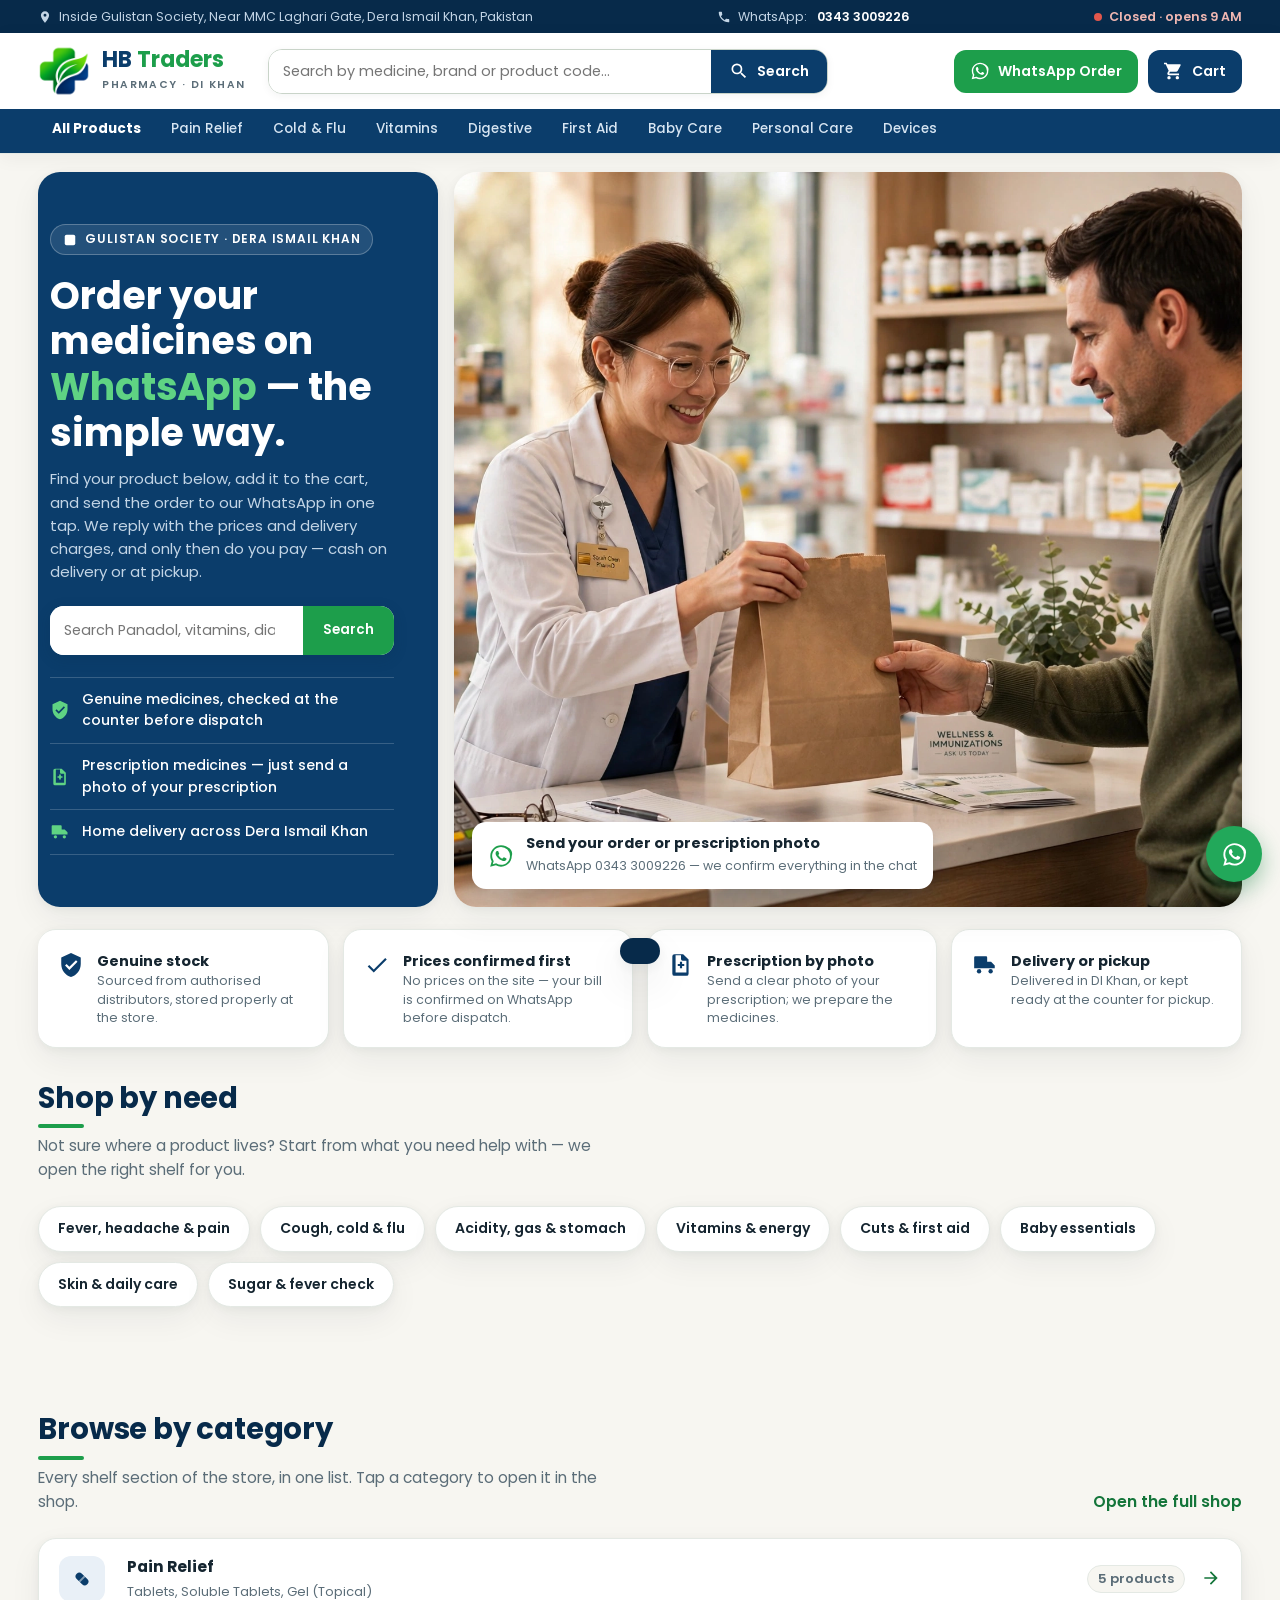
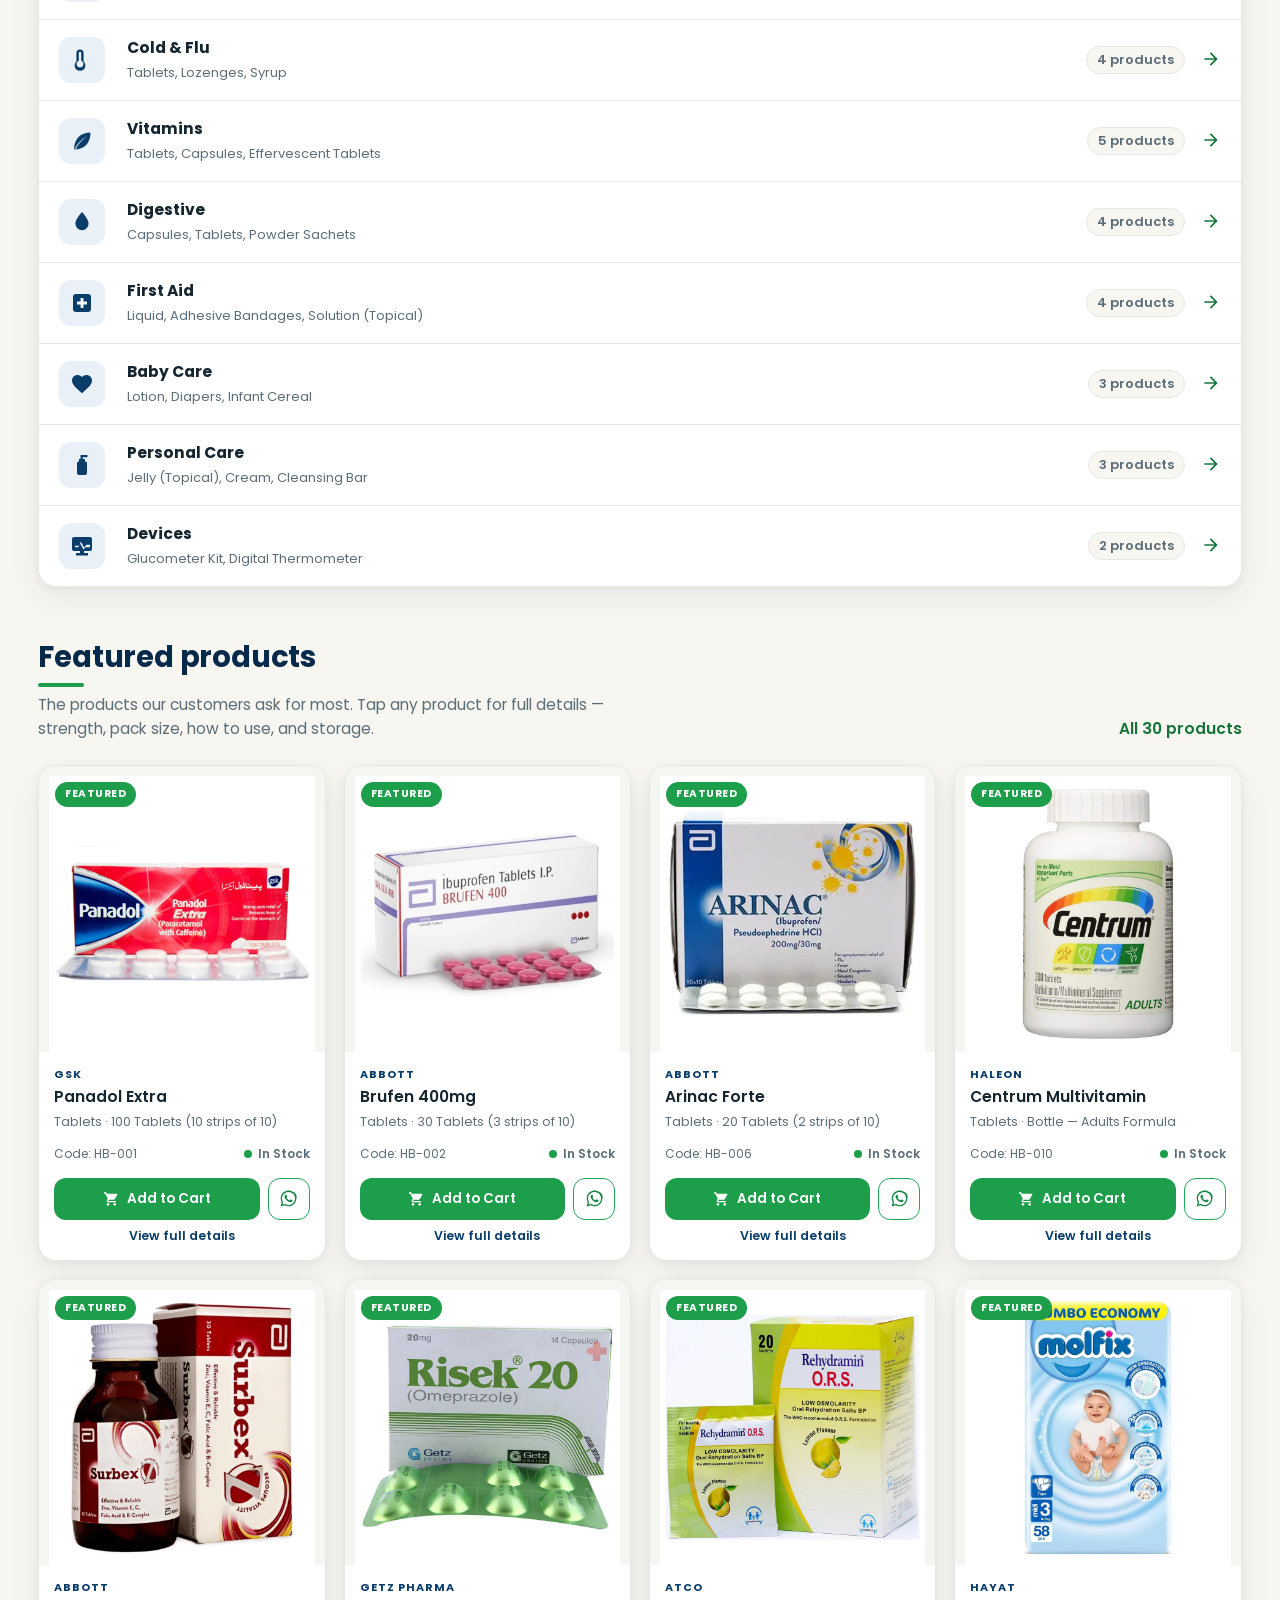
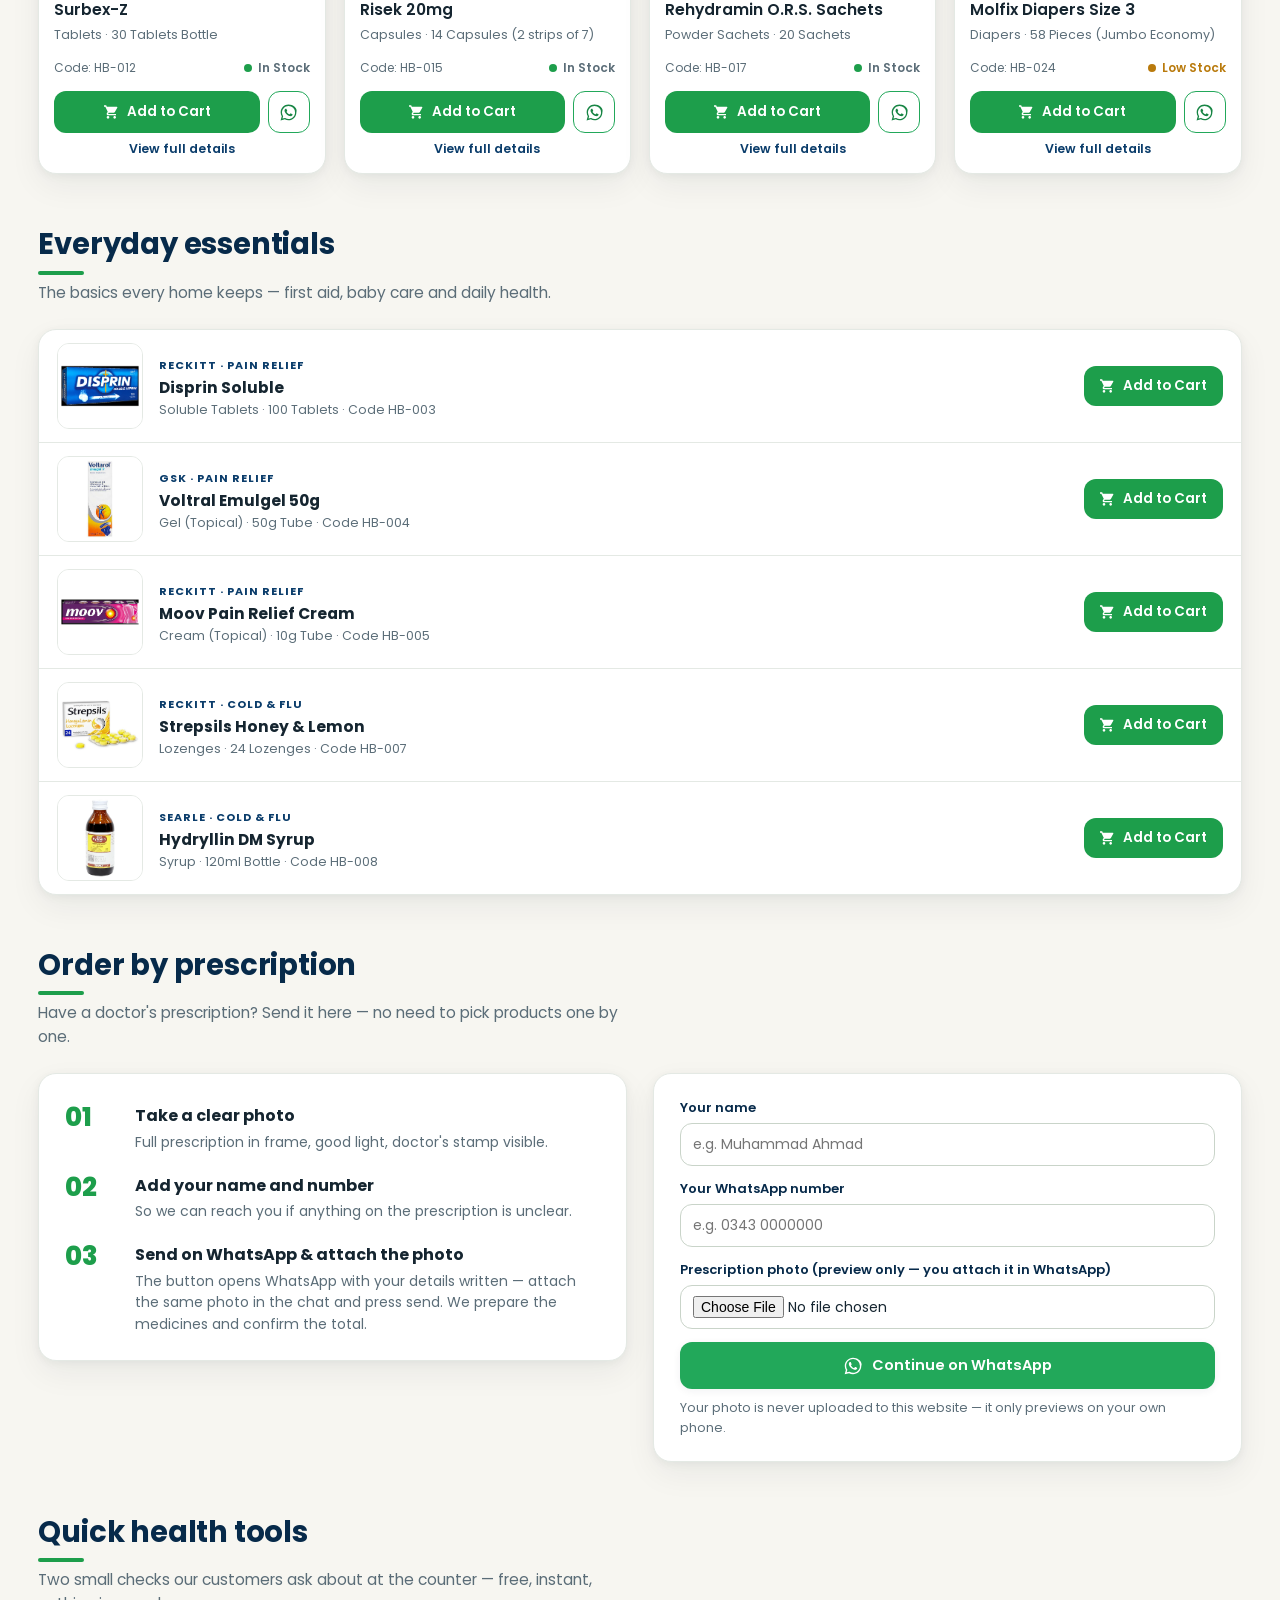
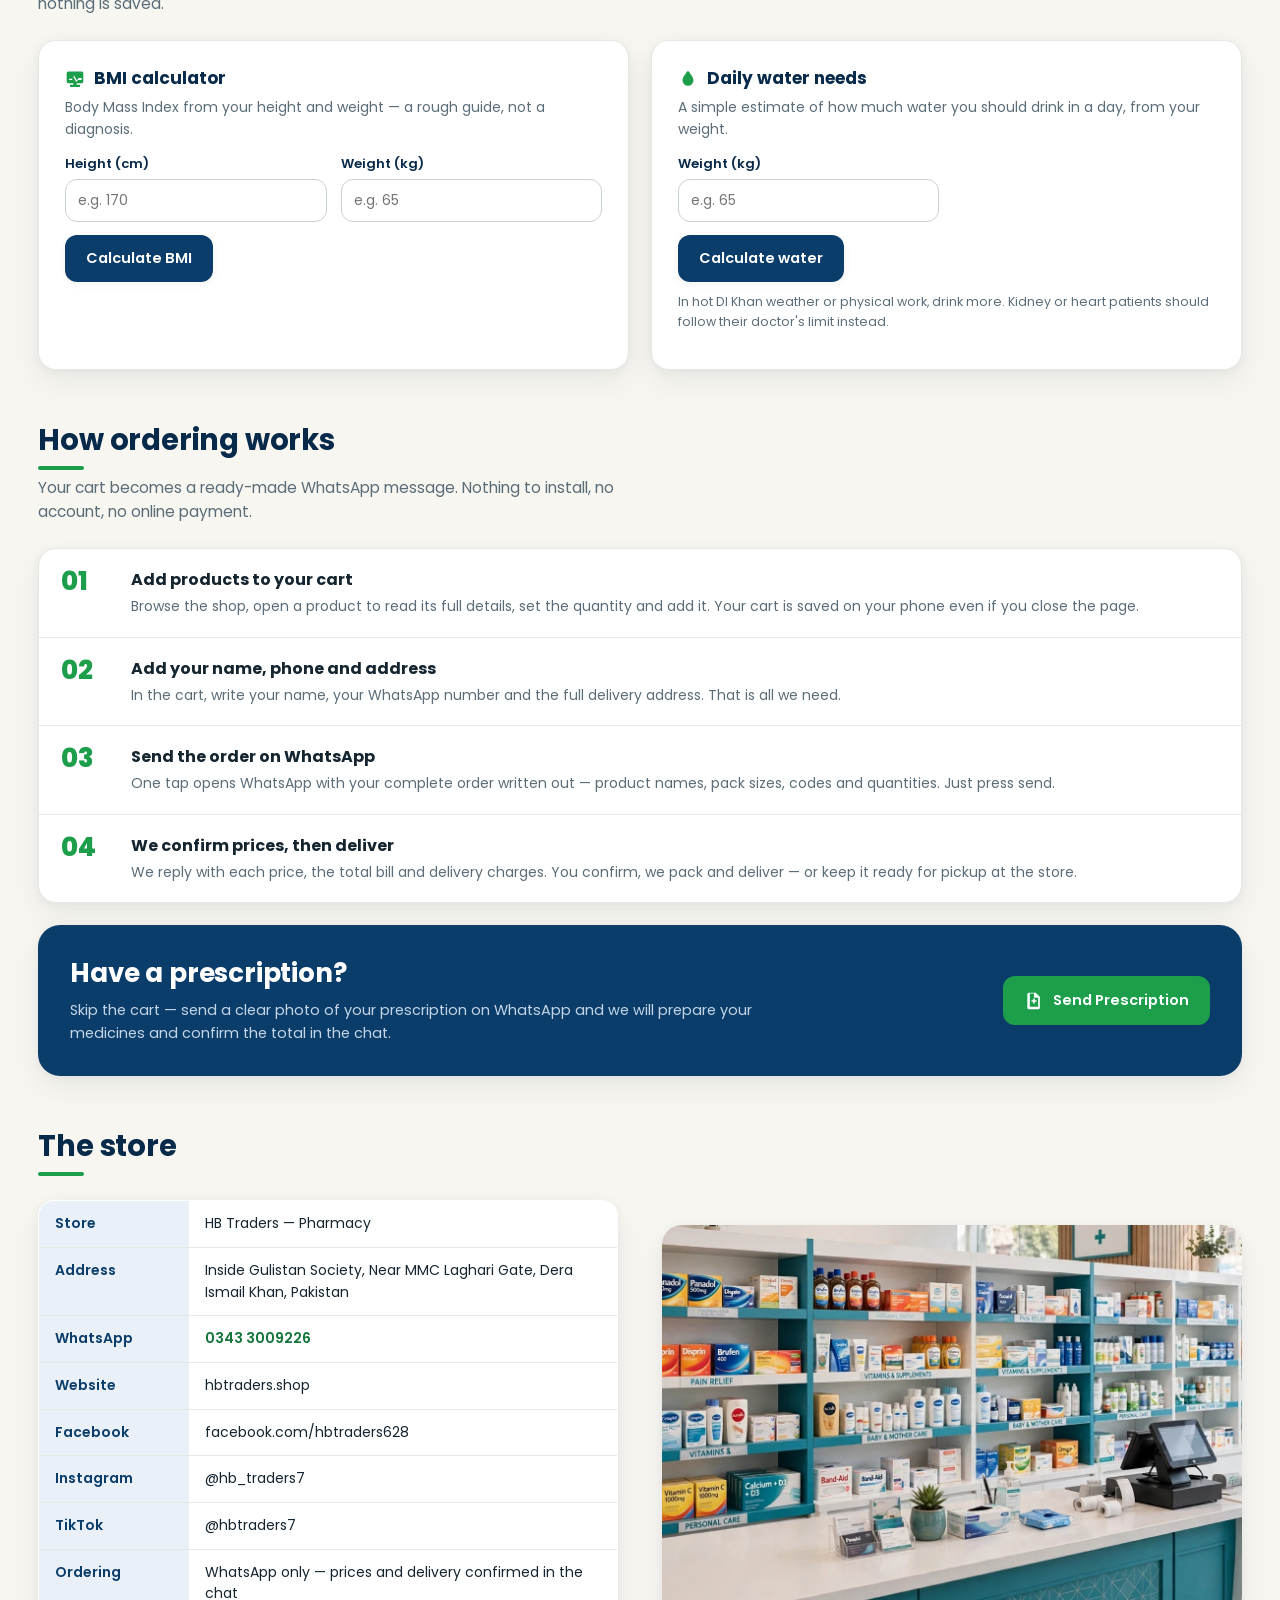
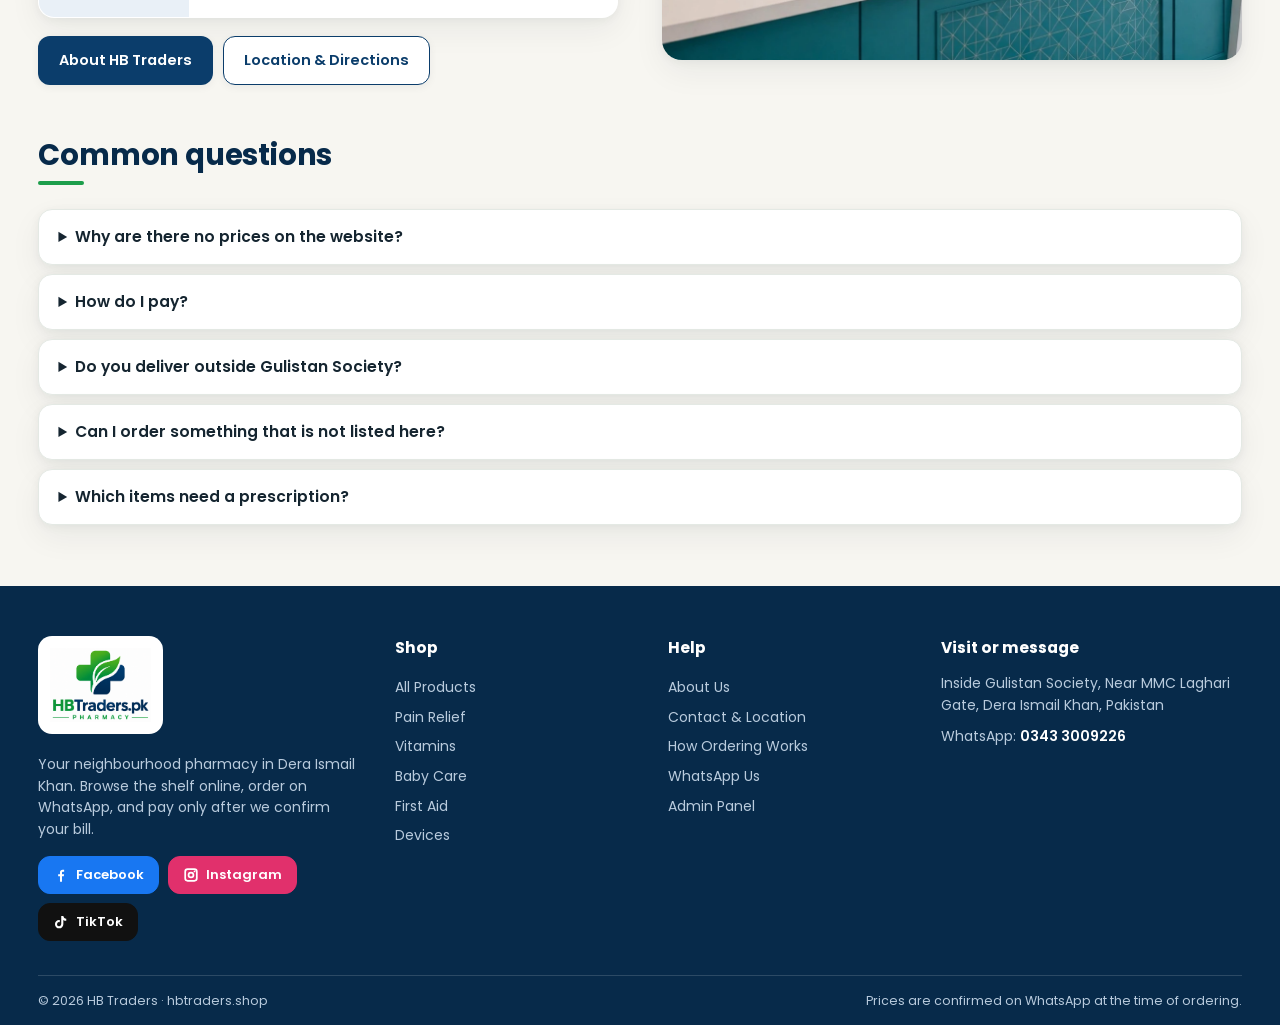
==== index.html @ 51fc1bda "HB Traders Pharmacy v2 — new green/navy theme, 30 products, WhatsApp ordering, prescription order + " ====
<!DOCTYPE html>
<html lang="en">
<head>
<meta charset="UTF-8">
<meta name="viewport" content="width=device-width, initial-scale=1.0">
<title>HB Traders Pharmacy — Medicines on WhatsApp | Dera Ismail Khan</title>
<meta name="description" content="HB Traders is a neighbourhood pharmacy in Gulistan Society, Dera Ismail Khan. Browse medicines, vitamins, baby care and first aid, add to cart and order on WhatsApp — prices confirmed in the chat before you pay.">
<link rel="canonical" href="https://hbtraders.shop/">
<meta property="og:title" content="HB Traders Pharmacy — Order Medicines on WhatsApp">
<meta property="og:description" content="Browse the shelf online, add to cart, and send your order to our WhatsApp. Prices confirmed before payment.">
<meta property="og:type" content="website">
<meta property="og:url" content="https://hbtraders.shop/">
<meta property="og:image" content="https://hbtraders.shop/assets/images/logo-full.png">
<link rel="icon" href="assets/images/favicon.ico" sizes="any">
<link rel="icon" type="image/png" sizes="192x192" href="assets/images/favicon-192.png">
<link rel="apple-touch-icon" href="assets/images/apple-touch-icon.png">
<link rel="stylesheet" href="assets/css/style.css">
<script type="application/ld+json">
{"@context":"https://schema.org","@type":"Pharmacy","name":"HB Traders","url":"https://hbtraders.shop/","telephone":"+92-343-3009226","logo":"https://hbtraders.shop/assets/images/logo-full.png","address":{"@type":"PostalAddress","streetAddress":"Inside Gulistan Society, Near MMC Laghari Gate","addressLocality":"Dera Ismail Khan","addressCountry":"PK"},"sameAs":["https://www.facebook.com/hbtraders628","https://www.instagram.com/hb_traders7","https://www.tiktok.com/@hbtraders7"]}
</script>
</head>
<body>
<div id="loader" aria-hidden="true"><img src="assets/images/logo-icon-transparent.png" alt=""><h2>HB Traders</h2><div class="loader-bar"><i></i></div><p>Pharmacy · DI Khan</p></div>

<div class="topstrip"><div class="container">
  <span class="ts"><span class="ic"><svg><use href="#i-pin"/></svg></span><span data-address>Inside Gulistan Society, Near MMC Laghari Gate, Dera Ismail Khan</span></span>
  <span class="ts ts-hide"><span class="ic"><svg><use href="#i-phone"/></svg></span>WhatsApp:&nbsp;<a data-wa-plain href="https://wa.me/923433009226" target="_blank" rel="noopener" data-phone-display>0343 3009226</a></span>
</div></div>

<header class="site"><div class="container header-in">
  <a class="logo" href="index.html"><img src="assets/images/logo-icon-transparent.png" alt="HB Traders logo"><span class="lt"><b>HB <span>Traders</span></b><small>Pharmacy · DI Khan</small></span></a>
  <form class="header-search" data-search-form><input type="search" placeholder="Search by medicine, brand or product code…" aria-label="Search products"><button type="submit"><span class="ic"><svg><use href="#i-search"/></svg></span>Search</button></form>
  <div class="header-actions">
    <a class="wa-head-btn" data-wa="Hello HB Traders! I need a medicine." href="https://wa.me/923433009226" target="_blank" rel="noopener"><span class="ic"><svg><use href="#i-wa"/></svg></span><span class="wt">WhatsApp Order</span></a>
    <button class="cart-btn open-cart"><span class="ic"><svg><use href="#i-cart"/></svg></span><span class="ct">Cart</span><span class="cart-count" style="display:none">0</span></button>
    <button class="burger" id="burger" aria-label="Open menu"><span class="ic"><svg><use href="#i-menu"/></svg></span></button>
  </div>
</div>
<nav class="catbar" aria-label="Categories"><div class="container">
  <a href="shop.html" class="all">All Products</a><a href="shop.html?cat=Pain%20Relief">Pain Relief</a><a href="shop.html?cat=Cold%20%26%20Flu">Cold &amp; Flu</a><a href="shop.html?cat=Vitamins">Vitamins</a><a href="shop.html?cat=Digestive">Digestive</a><a href="shop.html?cat=First%20Aid">First Aid</a><a href="shop.html?cat=Baby%20Care">Baby Care</a><a href="shop.html?cat=Personal%20Care">Personal Care</a><a href="shop.html?cat=Devices">Devices</a>
</div></nav>
<nav class="mobile-nav" id="mobileNav"><a href="index.html">Home</a><a href="shop.html">Shop</a><a href="about.html">About</a><a href="contact.html">Contact</a><a href="admin.html">Admin Panel</a></nav>
</header>

<main>
<!-- HERO -->
<div class="hero"><div class="container">
  <div class="hero-panel">
    <span class="kicker"><span class="ic" style="width:14px;height:14px"><svg><use href="#i-cross"/></svg></span> Gulistan Society · Dera Ismail Khan</span>
    <h1>Order your medicines on <span>WhatsApp</span> — the simple way.</h1>
    <p>Find your product below, add it to the cart, and send the order to our WhatsApp in one tap. We reply with the prices and delivery charges, and only then do you pay — cash on delivery or at pickup.</p>
    <form class="hero-search" data-search-form><input type="search" placeholder="Search Panadol, vitamins, diapers, HB-001…" aria-label="Search products"><button type="submit">Search</button></form>
    <div class="hero-services">
      <div><span class="ic"><svg><use href="#i-shield"/></svg></span> Genuine medicines, checked at the counter before dispatch</div>
      <div><span class="ic"><svg><use href="#i-file"/></svg></span> Prescription medicines — just send a photo of your prescription</div>
      <div><span class="ic"><svg><use href="#i-truck"/></svg></span> Home delivery across Dera Ismail Khan</div>
    </div>
  </div>
  <div class="hero-photo">
    <img src="assets/images/pharmacist-counter.webp" alt="Pharmacist handing a medicine bag to a customer at the pharmacy counter" fetchpriority="high">
    <div class="photo-tag"><span class="ic"><svg><use href="#i-wa"/></svg></span><span><b>Send your order or prescription photo</b><small>WhatsApp <span data-phone-display>0343 3009226</span> — we confirm everything in the chat</small></span></div>
  </div>
</div></div>

<!-- FACTS -->
<div class="facts"><div class="container">
  <div class="fact"><span class="ic"><svg><use href="#i-shield"/></svg></span><span><b>Genuine stock</b><small>Sourced from authorised distributors, stored properly at the store.</small></span></div>
  <div class="fact"><span class="ic"><svg><use href="#i-check"/></svg></span><span><b>Prices confirmed first</b><small>No prices on the site — your bill is confirmed on WhatsApp before dispatch.</small></span></div>
  <div class="fact"><span class="ic"><svg><use href="#i-file"/></svg></span><span><b>Prescription by photo</b><small>Send a clear photo of your prescription; we prepare the medicines.</small></span></div>
  <div class="fact"><span class="ic"><svg><use href="#i-truck"/></svg></span><span><b>Delivery or pickup</b><small>Delivered in DI Khan, or kept ready at the counter for pickup.</small></span></div>
</div></div>

<!-- SHOP BY NEED -->
<section style="padding-top:28px"><div class="container">
  <div class="sec-head reveal"><div><h2>Shop by need</h2><p>Not sure where a product lives? Start from what you need help with — we open the right shelf for you.</p></div></div>
  <div class="need-chips reveal">
    <a href="shop.html?cat=Pain Relief">Fever, headache &amp; pain</a>
    <a href="shop.html?cat=Cold%20%26%20Flu">Cough, cold &amp; flu</a>
    <a href="shop.html?cat=Digestive">Acidity, gas &amp; stomach</a>
    <a href="shop.html?cat=Vitamins">Vitamins &amp; energy</a>
    <a href="shop.html?cat=First%20Aid">Cuts &amp; first aid</a>
    <a href="shop.html?cat=Baby%20Care">Baby essentials</a>
    <a href="shop.html?cat=Personal%20Care">Skin &amp; daily care</a>
    <a href="shop.html?cat=Devices">Sugar &amp; fever check</a>
  </div>
</div></section>

<!-- CATEGORIES -->
<section><div class="container">
  <div class="sec-head reveal"><div><h2>Browse by category</h2><p>Every shelf section of the store, in one list. Tap a category to open it in the shop.</p></div><a class="link" href="shop.html">Open the full shop</a></div>
  <div class="cat-index reveal" id="catIndex"></div>
</div></section>

<!-- FEATURED -->
<section style="padding-top:0"><div class="container">
  <div class="sec-head reveal"><div><h2>Featured products</h2><p>The products our customers ask for most. Tap any product for full details — strength, pack size, how to use, and storage.</p></div><a class="link" href="shop.html">All 30 products</a></div>
  <div class="grid" id="featuredGrid"></div>
</div></section>

<!-- ESSENTIALS LIST -->
<section style="padding-top:0"><div class="container">
  <div class="sec-head reveal"><div><h2>Everyday essentials</h2><p>The basics every home keeps — first aid, baby care and daily health.</p></div></div>
  <div class="ess-list reveal" id="essentialsList"></div>
</div></section>

<!-- ORDER BY PRESCRIPTION -->
<section style="padding-top:0"><div class="container">
  <div class="sec-head reveal"><div><h2>Order by prescription</h2><p>Have a doctor's prescription? Send it here — no need to pick products one by one.</p></div></div>
  <div class="rx-grid reveal">
    <div class="rx-info">
      <div class="how-row" style="border:0;padding:6px 0 14px"><span class="num">01</span><div><h3>Take a clear photo</h3><p>Full prescription in frame, good light, doctor's stamp visible.</p></div></div>
      <div class="how-row" style="border:0;padding:6px 0 14px"><span class="num">02</span><div><h3>Add your name and number</h3><p>So we can reach you if anything on the prescription is unclear.</p></div></div>
      <div class="how-row" style="border:0;padding:6px 0 0"><span class="num">03</span><div><h3>Send on WhatsApp &amp; attach the photo</h3><p>The button opens WhatsApp with your details written — attach the same photo in the chat and press send. We prepare the medicines and confirm the total.</p></div></div>
    </div>
    <form class="rx-form" id="rxForm">
      <div class="field"><label for="rxName">Your name</label><input id="rxName" type="text" placeholder="e.g. Muhammad Ahmad" autocomplete="name"></div>
      <div class="field"><label for="rxPhone">Your WhatsApp number</label><input id="rxPhone" type="tel" placeholder="e.g. 0343 0000000" autocomplete="tel"></div>
      <div class="field"><label for="rxFile">Prescription photo (preview only — you attach it in WhatsApp)</label><input id="rxFile" type="file" accept="image/*"></div>
      <img id="rxPreview" alt="Your prescription photo preview" style="display:none">
      <p class="form-error" id="rxError"></p>
      <button class="btn btn-wa" type="submit" style="width:100%;justify-content:center"><span class="ic"><svg><use href="#i-wa"/></svg></span> Continue on WhatsApp</button>
      <p style="font-size:12.5px;color:var(--muted);margin-top:9px">Your photo is never uploaded to this website — it only previews on your own phone.</p>
    </form>
  </div>
</div></section>

<!-- HEALTH TOOLS -->
<section style="padding-top:0"><div class="container">
  <div class="sec-head reveal"><div><h2>Quick health tools</h2><p>Two small checks our customers ask about at the counter — free, instant, nothing is saved.</p></div></div>
  <div class="tools-grid reveal">
    <div class="tool-card">
      <h3><span class="ic"><svg><use href="#i-pulse"/></svg></span> BMI calculator</h3>
      <p>Body Mass Index from your height and weight — a rough guide, not a diagnosis.</p>
      <div class="tool-inputs">
        <div class="field"><label for="bmiH">Height (cm)</label><input id="bmiH" type="number" inputmode="decimal" placeholder="e.g. 170"></div>
        <div class="field"><label for="bmiW">Weight (kg)</label><input id="bmiW" type="number" inputmode="decimal" placeholder="e.g. 65"></div>
      </div>
      <button class="btn btn-navy" id="bmiBtn" type="button">Calculate BMI</button>
      <div class="tool-result" id="bmiResult" style="display:none"></div>
    </div>
    <div class="tool-card">
      <h3><span class="ic"><svg><use href="#i-drop"/></svg></span> Daily water needs</h3>
      <p>A simple estimate of how much water you should drink in a day, from your weight.</p>
      <div class="tool-inputs">
        <div class="field"><label for="waterW">Weight (kg)</label><input id="waterW" type="number" inputmode="decimal" placeholder="e.g. 65"></div>
      </div>
      <button class="btn btn-navy" id="waterBtn" type="button">Calculate water</button>
      <div class="tool-result" id="waterResult" style="display:none"></div>
      <p style="font-size:12.5px;color:var(--muted);margin-top:10px">In hot DI Khan weather or physical work, drink more. Kidney or heart patients should follow their doctor's limit instead.</p>
    </div>
  </div>
</div></section>

<!-- LAST ORDER / RECENT (filled by the site when there is history on this device) -->
<section style="padding-top:0;display:none" id="lastOrderSection"><div class="container">
  <div class="sec-head"><div><h2>Your last order</h2><p>Ordered from this phone before? Reorder the same items in one tap.</p></div></div>
  <div class="last-order" id="lastOrderBox"></div>
</div></section>
<section style="padding-top:0;display:none" id="recentSection"><div class="container">
  <div class="sec-head"><div><h2>Recently viewed</h2><p>Products you opened on this device, so you can find them again quickly.</p></div></div>
  <div class="rail" id="recentRail"></div>
</div></section>

<!-- HOW IT WORKS -->
<section style="padding-top:0"><div class="container">
  <div class="sec-head reveal"><div><h2>How ordering works</h2><p>Your cart becomes a ready-made WhatsApp message. Nothing to install, no account, no online payment.</p></div></div>
  <div class="how-rows reveal">
    <div class="how-row"><span class="num">01</span><div><h3>Add products to your cart</h3><p>Browse the shop, open a product to read its full details, set the quantity and add it. Your cart is saved on your phone even if you close the page.</p></div></div>
    <div class="how-row"><span class="num">02</span><div><h3>Add your name, phone and address</h3><p>In the cart, write your name, your WhatsApp number and the full delivery address. That is all we need.</p></div></div>
    <div class="how-row"><span class="num">03</span><div><h3>Send the order on WhatsApp</h3><p>One tap opens WhatsApp with your complete order written out — product names, pack sizes, codes and quantities. Just press send.</p></div></div>
    <div class="how-row"><span class="num">04</span><div><h3>We confirm prices, then deliver</h3><p>We reply with each price, the total bill and delivery charges. You confirm, we pack and deliver — or keep it ready for pickup at the store.</p></div></div>
  </div>
  <div class="rx-band reveal" style="margin-top:22px">
    <div><h2>Have a prescription?</h2><p>Skip the cart — send a clear photo of your prescription on WhatsApp and we will prepare your medicines and confirm the total in the chat.</p></div>
    <a class="btn btn-green" data-wa="Hello HB Traders! I am sending my prescription photo for an order." href="https://wa.me/923433009226" target="_blank" rel="noopener"><span class="ic"><svg><use href="#i-file"/></svg></span> Send Prescription</a>
  </div>
</div></section>

<!-- STORE -->
<section style="padding-top:0"><div class="container">
  <div class="sec-head reveal"><div><h2>The store</h2></div></div>
  <div class="split">
    <div class="reveal">
      <table class="fact-table">
        <tr><th>Store</th><td>HB Traders — Pharmacy</td></tr>
        <tr><th>Address</th><td data-address>Inside Gulistan Society, Near MMC Laghari Gate, Dera Ismail Khan, Pakistan</td></tr>
        <tr><th>WhatsApp</th><td><a data-wa-plain href="https://wa.me/923433009226" target="_blank" rel="noopener" style="color:var(--green-dark);font-weight:600" data-phone-display>0343 3009226</a></td></tr>
        <tr><th>Website</th><td>hbtraders.shop</td></tr>
        <tr><th>Facebook</th><td>facebook.com/hbtraders628</td></tr>
        <tr><th>Instagram</th><td>@hb_traders7</td></tr>
        <tr><th>TikTok</th><td>@hbtraders7</td></tr>
        <tr><th>Ordering</th><td>WhatsApp only — prices and delivery confirmed in the chat</td></tr>
      </table>
      <div style="display:flex;gap:10px;margin-top:18px;flex-wrap:wrap">
        <a class="btn btn-navy" href="about.html">About HB Traders</a>
        <a class="btn btn-outline" href="contact.html">Location &amp; Directions</a>
      </div>
    </div>
    <div class="split-img reveal"><img src="assets/images/hero-pharmacy.webp" alt="Medicine shelves inside a pharmacy" loading="lazy"></div>
  </div>
</div></section>

<!-- FAQ -->
<section style="padding-top:0"><div class="container faq">
  <div class="sec-head reveal"><div><h2>Common questions</h2></div></div>
  <details class="reveal"><summary>Why are there no prices on the website?</summary><p>Medicine prices change with new stock and company revisions. Instead of showing an old price, we confirm the current price of every item in your WhatsApp order before you pay anything.</p></details>
  <details class="reveal"><summary>How do I pay?</summary><p>Cash on delivery, or cash at the counter if you pick up. There is no online payment and nothing is charged from this website.</p></details>
  <details class="reveal"><summary>Do you deliver outside Gulistan Society?</summary><p>Yes, across Dera Ismail Khan. Write your full address in the cart — delivery time and charges for your area are confirmed in the WhatsApp reply.</p></details>
  <details class="reveal"><summary>Can I order something that is not listed here?</summary><p>Yes. The shop shows our everyday range, but the store stocks much more. Message the product name or a photo of the pack on WhatsApp and we will check the shelf.</p></details>
  <details class="reveal"><summary>Which items need a prescription?</summary><p>Items marked "Prescription" in red. Add them to your order as normal and share a photo of your valid prescription in the same WhatsApp chat.</p></details>
</div></section>
</main>

<footer><div class="container">
  <div class="footer-grid">
    <div><span class="footer-logo-box"><img src="assets/images/logo-full.png" alt="HB Traders Pharmacy logo"></span>
      <p>Your neighbourhood pharmacy in Dera Ismail Khan. Browse the shelf online, order on WhatsApp, and pay only after we confirm your bill.</p>
      <div class="social-row">
        <a href="https://www.facebook.com/hbtraders628" target="_blank" rel="noopener"><span class="ic" style="width:16px;height:16px"><svg><use href="#i-fb"/></svg></span>Facebook</a>
        <a href="https://www.instagram.com/hb_traders7" target="_blank" rel="noopener"><span class="ic" style="width:16px;height:16px"><svg><use href="#i-ig"/></svg></span>Instagram</a>
        <a href="https://www.tiktok.com/@hbtraders7" target="_blank" rel="noopener"><span class="ic" style="width:16px;height:16px"><svg><use href="#i-tt"/></svg></span>TikTok</a>
      </div></div>
    <div><h4>Shop</h4><a href="shop.html">All Products</a><a href="shop.html?cat=Pain%20Relief">Pain Relief</a><a href="shop.html?cat=Vitamins">Vitamins</a><a href="shop.html?cat=Baby%20Care">Baby Care</a><a href="shop.html?cat=First%20Aid">First Aid</a><a href="shop.html?cat=Devices">Devices</a></div>
    <div><h4>Help</h4><a href="about.html">About Us</a><a href="contact.html">Contact &amp; Location</a><a href="index.html">How Ordering Works</a><a data-wa="Hello HB Traders!" href="https://wa.me/923433009226" target="_blank" rel="noopener">WhatsApp Us</a><a href="admin.html">Admin Panel</a></div>
    <div><h4>Visit or message</h4><p data-address>Inside Gulistan Society, Near MMC Laghari Gate, Dera Ismail Khan, Pakistan</p><p style="margin-top:10px">WhatsApp: <a data-wa-plain href="https://wa.me/923433009226" target="_blank" rel="noopener" style="display:inline;color:#fff;font-weight:600" data-phone-display>0343 3009226</a></p></div>
  </div>
  <div class="footer-bottom"><span>© 2026 HB Traders · hbtraders.shop</span><span>Prices are confirmed on WhatsApp at the time of ordering.</span></div>
</div></footer>

<a class="wa-float" data-wa="Hello HB Traders!" href="https://wa.me/923433009226" target="_blank" rel="noopener" aria-label="Chat on WhatsApp"><span class="ic"><svg><use href="#i-wa"/></svg></span></a>

<div class="modal-wrap" id="productModal" role="dialog" aria-modal="true"><div class="modal"><button class="modal-close" aria-label="Close"><span class="ic"><svg><use href="#i-x"/></svg></span></button><div id="pmContent"></div></div></div>

<div class="drawer-wrap" id="cartWrap"><aside class="drawer" aria-label="Shopping cart">
  <div class="drawer-head"><h3><span class="ic"><svg><use href="#i-cart"/></svg></span> Your Cart</h3><button class="close-cart" aria-label="Close cart"><span class="ic"><svg><use href="#i-x"/></svg></span></button></div>
  <div class="drawer-body" id="cartItems"></div>
  <div class="drawer-foot" id="cartFoot">
    <p class="confirm-note"><b id="cartItemCount">0 items</b><br>Prices and delivery charges are confirmed by the store on WhatsApp before you pay. Nothing is charged here.</p>
    <form class="checkout-form" onsubmit="return false">
      <input id="custName" type="text" placeholder="Your full name *" autocomplete="name">
      <input id="custPhone" type="tel" placeholder="Your phone / WhatsApp number *" autocomplete="tel">
      <textarea id="custAddress" rows="2" placeholder="Full delivery address (house, street, area) *"></textarea>
      <input id="custNote" type="text" placeholder="Note (optional) — e.g. call on arrival">
    </form>
    <p class="form-error" id="formError"></p>
    <button class="order-btn" id="placeOrder"><span class="ic"><svg><use href="#i-wa"/></svg></span> Place Order on WhatsApp</button>
    <button class="clear-btn" id="clearCart">Clear cart</button>
  </div>
</aside></div>

<div id="toast" role="status"></div>
<script src="assets/js/products.js"></script>
<script src="assets/js/icons.js"></script>
<script src="assets/js/app.js"></script>
</body>
</html>
---- assets/css/style.css ----
@import url('https://fonts.googleapis.com/css2?family=Poppins:wght@400;500;600;700;800&display=swap');
:root{
  --green:#1d9e4b; --green-dark:#14753a; --green-soft:#e8f5ec;
  --navy:#0b3d6b; --navy-dark:#072a4a; --navy-soft:#e9f0f7;
  --ink:#152530; --muted:#5b6d78; --bg:#f3f6f8; --surface:#fff;
  --line:#d7e0e6; --line-dark:#b9c9d3;
  --wa:#22a85a; --wa-dark:#178544; --red:#b3261e; --red-soft:#fdecea;
  --amber:#b97a0c; --amber-soft:#fdf3e0;
  --radius:6px;
}
*{margin:0;padding:0;box-sizing:border-box}
html{scroll-behavior:smooth}
body{font-family:'Poppins',system-ui,sans-serif;background:var(--bg);color:var(--ink);line-height:1.55;font-size:15.5px}
img{max-width:100%;display:block}
a{color:inherit;text-decoration:none}
button{font-family:inherit;cursor:pointer}
.container{width:min(1280px,94%);margin:0 auto}
.ic{width:20px;height:20px;flex-shrink:0;display:inline-block;vertical-align:-4px}
.ic svg{width:100%;height:100%;display:block}

/* ---------- Loader ---------- */
#loader{position:fixed;inset:0;z-index:9999;background:var(--navy-dark);display:flex;flex-direction:column;align-items:center;justify-content:center;gap:16px;transition:opacity .5s,visibility .5s}
#loader.done{opacity:0;visibility:hidden}
#loader img{width:92px;height:92px;object-fit:contain;background:#fff;border-radius:14px;padding:8px;animation:loaderPulse 1.2s ease-in-out infinite}
@keyframes loaderPulse{0%,100%{transform:scale(1)}50%{transform:scale(1.06)}}
#loader h2{color:#fff;font-size:24px}
#loader p{color:#9dbfdd;font-size:12px;letter-spacing:2.5px;text-transform:uppercase}
.loader-bar{width:190px;height:4px;background:rgba(255,255,255,.18);border-radius:99px;overflow:hidden}
.loader-bar i{display:block;height:100%;width:42%;background:var(--green);animation:loadSlide 1s ease-in-out infinite}
@keyframes loadSlide{0%{transform:translateX(-110%)}100%{transform:translateX(280%)}}

/* ---------- Top strip / header / category bar ---------- */
.topstrip{background:var(--navy-dark);color:#c3d5e6;font-size:12.5px}
.topstrip .container{display:flex;justify-content:space-between;gap:14px;padding:7px 0;flex-wrap:wrap}
.topstrip .ic{width:14px;height:14px;vertical-align:-2px}
.topstrip a{color:#fff;font-weight:600}
.topstrip .ts{display:inline-flex;gap:7px;align-items:center}
header.site{position:sticky;top:0;z-index:900;background:#fff;border-bottom:1px solid var(--line)}
.header-in{display:flex;align-items:center;gap:22px;padding:12px 0}
.logo{display:flex;align-items:center;gap:12px;flex-shrink:0}
.logo img{width:52px;height:52px;object-fit:contain}
.logo .lt b{font-size:22px;line-height:1.05;display:block;color:var(--navy)}
.logo .lt b span{color:var(--green)}
.logo .lt small{font-size:10.5px;color:var(--muted);letter-spacing:1.4px;text-transform:uppercase;font-weight:600}
.header-search{flex:1;max-width:560px;display:flex;border:2px solid var(--navy);border-radius:var(--radius);overflow:hidden}
.header-search input{flex:1;border:0;padding:11px 14px;font-family:inherit;font-size:14.5px;outline:none;min-width:0}
.header-search button{background:var(--navy);color:#fff;border:0;padding:0 18px;display:flex;align-items:center;gap:8px;font-weight:600;font-size:14px}
.header-actions{display:flex;align-items:center;gap:10px;margin-left:auto}
.wa-head-btn{background:var(--green);color:#fff;border:0;border-radius:var(--radius);padding:11px 16px;font-weight:600;font-size:14px;display:inline-flex;gap:8px;align-items:center}
.wa-head-btn:hover{background:var(--green-dark)}
.cart-btn{position:relative;background:var(--navy);color:#fff;border:0;border-radius:var(--radius);padding:11px 16px;font-weight:600;display:inline-flex;gap:8px;align-items:center;font-size:14px}
.cart-btn:hover{background:var(--navy-dark)}
.cart-count{position:absolute;top:-8px;right:-8px;background:var(--green);color:#fff;min-width:22px;height:22px;border-radius:99px;display:grid;place-items:center;font-size:12px;font-weight:700;border:2px solid #fff}
.cart-count.bump{animation:bump .35s ease}
@keyframes bump{40%{transform:scale(1.45)}}
.burger{display:none;background:#fff;border:1.5px solid var(--line-dark);border-radius:var(--radius);width:44px;height:44px;color:var(--navy)}
.burger .ic{vertical-align:0}
.catbar{background:var(--navy)}
.catbar .container{display:flex;gap:2px;overflow-x:auto;scrollbar-width:none}
.catbar .container::-webkit-scrollbar{display:none}
.catbar a{color:#d7e5f2;font-size:13.5px;font-weight:500;padding:10px 14px;white-space:nowrap;border-bottom:3px solid transparent}
.catbar a:hover{color:#fff;background:rgba(255,255,255,.07)}
.catbar a.active{color:#fff;border-color:var(--green);background:rgba(255,255,255,.07)}
.catbar a.all{font-weight:700;color:#fff}
.mobile-nav{display:none;border-top:1px solid var(--line);background:#fff;padding:8px 0 14px}
.mobile-nav a{display:block;padding:10px 3%;font-weight:500}
.mobile-nav.open{display:block}

/* ---------- Hero (store panel layout) ---------- */
.hero{background:#fff;border-bottom:1px solid var(--line)}
.hero .container{display:grid;grid-template-columns:400px 1fr;gap:0;padding:0;width:100%;max-width:none}
.hero-panel{background:var(--navy);color:#fff;padding:52px 44px 52px max(3%,calc((100vw - 1280px)/2 + 12px))}
.hero-panel .kicker{display:inline-flex;gap:8px;align-items:center;background:rgba(255,255,255,.1);border:1px solid rgba(255,255,255,.25);padding:5px 12px;border-radius:99px;font-size:12px;font-weight:600;letter-spacing:.8px;text-transform:uppercase}
.hero-panel h1{font-size:clamp(27px,3.2vw,38px);line-height:1.2;font-weight:800;margin:18px 0 12px}
.hero-panel h1 span{color:#5fd383}
.hero-panel p{color:#c3d5e6;font-size:15px}
.hero-search{margin:22px 0 6px;display:flex;background:#fff;border-radius:var(--radius);overflow:hidden}
.hero-search input{flex:1;border:0;padding:14px;font-family:inherit;font-size:14.5px;outline:none;min-width:0}
.hero-search button{background:var(--green);color:#fff;border:0;padding:0 20px;font-weight:600}
.hero-services{margin-top:22px;border-top:1px solid rgba(255,255,255,.18)}
.hero-services div{display:flex;gap:12px;align-items:center;padding:11px 0;border-bottom:1px solid rgba(255,255,255,.18);font-size:14px;font-weight:500}
.hero-services .ic{color:#5fd383}
.hero-photo{position:relative;min-height:420px}
.hero-photo img{position:absolute;inset:0;width:100%;height:100%;object-fit:cover}
.hero-photo .photo-tag{position:absolute;left:18px;bottom:18px;background:#fff;border-radius:var(--radius);padding:12px 16px;display:flex;gap:12px;align-items:center;box-shadow:0 8px 24px rgba(7,42,74,.18);max-width:calc(100% - 36px)}
.hero-photo .photo-tag .ic{color:var(--green);width:26px;height:26px}
.hero-photo .photo-tag b{display:block;font-size:14.5px;line-height:1.3}
.hero-photo .photo-tag small{color:var(--muted);font-size:12.5px}

/* service facts strip */
.facts{background:#fff;border-bottom:1px solid var(--line)}
.facts .container{display:grid;grid-template-columns:repeat(4,1fr)}
.fact{display:flex;gap:13px;align-items:flex-start;padding:20px 18px;border-left:1px solid var(--line)}
.fact:first-child{border-left:0}
.fact .ic{color:var(--navy);width:26px;height:26px;margin-top:2px}
.fact b{display:block;font-size:14.5px}
.fact small{color:var(--muted);font-size:12.5px;line-height:1.45;display:block}

/* ---------- Sections ---------- */
section{padding:52px 0}
.sec-head{display:flex;justify-content:space-between;align-items:end;gap:20px;margin-bottom:24px;flex-wrap:wrap}
.sec-head h2{font-size:clamp(21px,2.6vw,29px);font-weight:700;line-height:1.25;color:var(--navy-dark)}
.sec-head h2::after{content:"";display:block;width:52px;height:3px;background:var(--green);margin-top:8px}
.sec-head p{color:var(--muted);margin-top:6px;max-width:580px}
.sec-head a.link{color:var(--green-dark);font-weight:600;white-space:nowrap}
.btn{display:inline-flex;align-items:center;gap:9px;border-radius:var(--radius);padding:12px 20px;font-weight:600;font-size:14.5px;border:1.5px solid transparent;transition:.18s;background:#fff}
.btn-green{background:var(--green);color:#fff}.btn-green:hover{background:var(--green-dark)}
.btn-navy{background:var(--navy);color:#fff}.btn-navy:hover{background:var(--navy-dark)}
.btn-wa{background:var(--wa);color:#fff}.btn-wa:hover{background:var(--wa-dark)}
.btn-outline{border-color:var(--navy);color:var(--navy)}.btn-outline:hover{background:var(--navy-soft)}

/* category index — editorial table list */
.cat-index{border:1px solid var(--line);border-radius:var(--radius);background:#fff;overflow:hidden}
.cat-index a{display:grid;grid-template-columns:52px 1fr auto auto;gap:16px;align-items:center;padding:16px 20px;border-bottom:1px solid var(--line);transition:.15s}
.cat-index a:last-child{border-bottom:0}
.cat-index a:hover{background:var(--green-soft)}
.cat-index .cic{width:46px;height:46px;border-radius:var(--radius);background:var(--navy-soft);color:var(--navy);display:grid;place-items:center}
.cat-index .cic .ic{width:24px;height:24px}
.cat-index b{font-size:15.5px;display:block}
.cat-index small{color:var(--muted);font-size:13px}
.cat-index .count{font-size:13px;color:var(--muted);font-weight:600;background:var(--bg);border:1px solid var(--line);padding:3px 10px;border-radius:99px}
.cat-index .arr{color:var(--green-dark)}

/* ---------- Product cards ---------- */
.grid{display:grid;grid-template-columns:repeat(4,1fr);gap:18px}
.card{background:#fff;border:1px solid var(--line);border-radius:var(--radius);overflow:hidden;display:flex;flex-direction:column;transition:border-color .18s,transform .18s}
.card:hover{border-color:var(--green);transform:translateY(-3px)}
.card .thumb{position:relative;background:#eef2f4;border-bottom:1px solid var(--line);cursor:pointer}
.card .thumb img{aspect-ratio:1/1;object-fit:cover;width:100%}
.tag{position:absolute;top:9px;left:9px;font-size:10.5px;font-weight:700;letter-spacing:.5px;padding:4px 8px;border-radius:4px;text-transform:uppercase;background:var(--navy);color:#fff}
.tag.rx{background:var(--red)}
.tag.feat{background:var(--green)}
.card-body{padding:14px 15px 15px;display:flex;flex-direction:column;gap:4px;flex:1}
.card .brand{font-size:11px;color:var(--navy);font-weight:700;letter-spacing:1px;text-transform:uppercase}
.card h3{font-size:15.5px;line-height:1.35;cursor:pointer;font-weight:600}
.card h3:hover{color:var(--green-dark)}
.card .meta{font-size:12.5px;color:var(--muted)}
.card .sku-row{display:flex;justify-content:space-between;align-items:center;margin-top:auto;padding-top:10px;font-size:12px;color:var(--muted)}
.stock{display:inline-flex;gap:6px;align-items:center;font-weight:600}
.stock i{width:8px;height:8px;border-radius:50%;background:var(--green);display:inline-block}
.stock.low{color:var(--amber)}.stock.low i{background:var(--amber)}
.stock.out{color:var(--red)}.stock.out i{background:var(--red)}
.card-actions{display:flex;gap:8px;margin-top:10px}
.add-btn{flex:1;background:var(--green);color:#fff;border:0;border-radius:var(--radius);padding:11px 6px;font-weight:600;font-size:13.5px;display:inline-flex;justify-content:center;gap:7px;align-items:center}
.add-btn .ic{width:16px;height:16px}
.add-btn:hover{background:var(--green-dark)}
.add-btn.added{background:var(--navy)}
.add-btn:disabled{background:#c3ced4;cursor:not-allowed}
.wa-btn{width:42px;border-radius:var(--radius);border:1.5px solid var(--wa);background:#fff;color:var(--wa-dark);display:grid;place-items:center}
.wa-btn .ic{width:19px;height:19px}
.wa-btn:hover{background:var(--wa);color:#fff}
.detail-link{font-size:12.5px;font-weight:600;color:var(--navy);text-align:center;padding-top:2px}
.detail-link:hover{color:var(--green-dark);text-decoration:underline}

/* essentials list rows (home variation) */
.ess-list{border:1px solid var(--line);border-radius:var(--radius);background:#fff;overflow:hidden}
.ess-row{display:grid;grid-template-columns:86px 1fr auto;gap:16px;align-items:center;padding:13px 18px;border-bottom:1px solid var(--line)}
.ess-row:last-child{border-bottom:0}
.ess-row img{width:86px;height:86px;object-fit:cover;border-radius:var(--radius);border:1px solid var(--line);cursor:pointer}
.ess-row h3{font-size:15.5px;cursor:pointer}
.ess-row h3:hover{color:var(--green-dark)}
.ess-row .meta{font-size:12.5px;color:var(--muted)}
.ess-row .add-btn{flex:none;padding:10px 16px}

/* ---------- Shop layout with sidebar ---------- */
.shop-wrap{display:grid;grid-template-columns:248px 1fr;gap:24px;align-items:start}
.sidebar{background:#fff;border:1px solid var(--line);border-radius:var(--radius);overflow:hidden;position:sticky;top:132px}
.sidebar h3{font-size:13px;letter-spacing:1px;text-transform:uppercase;color:var(--navy);padding:15px 18px 10px}
.sidebar .side-cats a{display:flex;justify-content:space-between;padding:9px 18px;font-size:14px;border-left:3px solid transparent}
.sidebar .side-cats a:hover{background:var(--green-soft)}
.sidebar .side-cats a.active{border-color:var(--green);background:var(--green-soft);font-weight:600;color:var(--green-dark)}
.sidebar .side-cats .n{color:var(--muted);font-size:12.5px}
.sidebar .side-block{border-top:1px solid var(--line);padding-bottom:12px}
.sidebar label{display:flex;gap:9px;align-items:center;padding:6px 18px;font-size:14px;cursor:pointer}
.sidebar select{margin:4px 18px 8px;width:calc(100% - 36px);padding:9px;border:1.5px solid var(--line);border-radius:var(--radius);font-family:inherit}
.toolbar{display:flex;gap:12px;flex-wrap:wrap;align-items:center;margin-bottom:16px}
.toolbar .search-box{flex:1;min-width:210px;display:flex;border:1.5px solid var(--line-dark);border-radius:var(--radius);background:#fff;overflow:hidden}
.toolbar .search-box input{flex:1;border:0;padding:11px 13px;font-family:inherit;outline:none;font-size:14px;min-width:0}
.toolbar .search-box span{display:grid;place-items:center;padding:0 6px 0 13px;color:var(--muted)}
.toolbar select{border:1.5px solid var(--line-dark);border-radius:var(--radius);padding:11px;font-family:inherit;background:#fff;font-size:14px}
.result-count{color:var(--muted);font-size:13.5px;margin-bottom:13px}
.empty-state{text-align:center;padding:56px 20px;background:#fff;border:1px dashed var(--line-dark);border-radius:var(--radius)}
.empty-state h3{font-size:19px;margin-bottom:6px;color:var(--navy-dark)}
.empty-state p{color:var(--muted);max-width:440px;margin:0 auto 18px}

/* ---------- How / store / faq ---------- */
.how-rows{border:1px solid var(--line);border-radius:var(--radius);background:#fff;overflow:hidden}
.how-row{display:grid;grid-template-columns:64px 1fr;gap:6px;padding:19px 22px;border-bottom:1px solid var(--line);align-items:start}
.how-row:last-child{border-bottom:0}
.how-row .num{font-size:26px;font-weight:800;color:var(--green);line-height:1}
.how-row h3{font-size:16px;margin-bottom:3px}
.how-row p{color:var(--muted);font-size:14px}
.split{display:grid;grid-template-columns:1fr 1fr;gap:44px;align-items:center}
.split-img{border:1px solid var(--line);border-radius:var(--radius);overflow:hidden}
.split-img img{aspect-ratio:4/3;object-fit:cover;width:100%}
.fact-table{width:100%;border-collapse:collapse;background:#fff;border:1px solid var(--line);border-radius:var(--radius);overflow:hidden}
.fact-table th,.fact-table td{text-align:left;padding:12px 16px;font-size:14px;border-bottom:1px solid var(--line);vertical-align:top}
.fact-table tr:last-child th,.fact-table tr:last-child td{border-bottom:0}
.fact-table th{width:150px;color:var(--navy);background:var(--navy-soft);font-weight:600}
.rx-band{background:var(--navy);color:#fff;border-radius:var(--radius);padding:32px;display:grid;grid-template-columns:1.25fr .75fr;gap:26px;align-items:center}
.rx-band h2{font-size:clamp(20px,2.4vw,26px);line-height:1.3;margin-bottom:8px}
.rx-band p{color:#c3d5e6;font-size:14.5px}
.rx-band .btn{justify-self:end}
.faq details{background:#fff;border:1px solid var(--line);border-radius:var(--radius);padding:15px 19px;margin-bottom:9px}
.faq summary{font-weight:600;cursor:pointer}
.faq p{color:var(--muted);margin-top:8px;font-size:14px}
.page-hero{background:var(--navy);color:#fff;padding:40px 0}
.page-hero h1{font-size:clamp(25px,3.4vw,36px);font-weight:800}
.page-hero p{color:#c3d5e6;max-width:660px;margin-top:7px}
.prose h2{font-size:21px;margin:26px 0 8px;color:var(--navy-dark)}
.prose h2:first-child{margin-top:0}
.prose p{color:#33454f;margin-bottom:11px}
.contact-grid{display:grid;grid-template-columns:.95fr 1.05fr;gap:24px;align-items:stretch}
.contact-card{background:#fff;border:1px solid var(--line);border-radius:var(--radius);padding:25px}
.map-frame{border:0;width:100%;height:100%;min-height:330px;border-radius:var(--radius)}
.social-row{display:flex;gap:9px;margin-top:15px;flex-wrap:wrap}
.social-row a{border:1.5px solid var(--line-dark);border-radius:var(--radius);padding:8px 14px;font-weight:600;font-size:13px;background:#fff;display:inline-flex;gap:7px;align-items:center}
.social-row a:hover{border-color:var(--green);color:var(--green-dark)}

/* ---------- Product modal ---------- */
.modal-wrap{position:fixed;inset:0;z-index:1200;background:rgba(7,42,74,.66);display:none;align-items:center;justify-content:center;padding:16px}
.modal-wrap.open{display:flex}
.modal{background:#fff;border-radius:8px;max-width:920px;width:100%;max-height:92vh;overflow:auto;animation:modalIn .25s ease}
@keyframes modalIn{from{opacity:0;transform:translateY(14px)}to{opacity:1;transform:none}}
.modal-grid{display:grid;grid-template-columns:1fr 1.15fr}
.modal-img{background:#eef2f4;border-right:1px solid var(--line)}
.modal-img img{width:100%;height:100%;object-fit:cover;aspect-ratio:1/1}
.modal-body{padding:26px}
.modal-body .brand{color:var(--navy);font-size:11.5px;font-weight:700;letter-spacing:1px;text-transform:uppercase}
.modal-body h2{font-size:24px;line-height:1.3;margin:5px 0 3px}
.modal-body .subline{color:var(--muted);font-size:13.5px}
.modal-body .desc{color:#33454f;font-size:14.5px;margin:12px 0 4px}
.spec-table{width:100%;border-collapse:collapse;margin:14px 0;border:1px solid var(--line)}
.spec-table th,.spec-table td{text-align:left;font-size:13.5px;padding:8px 12px;border-bottom:1px solid var(--line)}
.spec-table tr:last-child th,.spec-table tr:last-child td{border-bottom:0}
.spec-table th{width:132px;background:var(--navy-soft);color:var(--navy);font-weight:600}
.modal-body h4{font-size:14px;margin:15px 0 5px;color:var(--navy-dark)}
.modal-body ul{padding-left:19px;color:#33454f;font-size:14px}
.note-box{font-size:13.5px;border-radius:var(--radius);padding:11px 13px;margin-top:12px}
.note-box.dir{background:var(--green-soft);color:#20512f}
.note-box.warn{background:var(--amber-soft);color:#6d4a08}
.note-box.rx{background:var(--red-soft);color:#7a271a}
.qty-row{display:flex;gap:10px;align-items:stretch;margin:18px 0 12px;flex-wrap:wrap}
.qty-ctrl{display:flex;align-items:center;border:1.5px solid var(--line-dark);border-radius:var(--radius);overflow:hidden}
.qty-ctrl button{width:40px;height:46px;border:0;background:#fff;font-size:19px;font-weight:700;color:var(--navy)}
.qty-ctrl input{width:46px;text-align:center;border:0;font-family:inherit;font-weight:600;font-size:15px;outline:none}
.modal-close{position:sticky;top:0;float:right;margin:11px 11px 0 0;background:#fff;border:1px solid var(--line-dark);width:37px;height:37px;border-radius:50%;z-index:2;color:var(--navy);display:grid;place-items:center}
.modal-close .ic{width:16px;height:16px}

/* ---------- Cart drawer ---------- */
.drawer-wrap{position:fixed;inset:0;z-index:1300;background:rgba(7,42,74,.58);opacity:0;visibility:hidden;transition:.25s}
.drawer-wrap.open{opacity:1;visibility:visible}
.drawer{position:absolute;top:0;right:0;height:100%;width:min(440px,94vw);background:#fff;display:flex;flex-direction:column;transform:translateX(105%);transition:transform .3s ease}
.drawer-wrap.open .drawer{transform:none}
.drawer-head{display:flex;justify-content:space-between;align-items:center;padding:17px 20px;border-bottom:2px solid var(--navy)}
.drawer-head h3{font-size:18px;color:var(--navy-dark);display:flex;gap:9px;align-items:center}
.drawer-head button{background:none;border:0;color:var(--navy);display:grid;place-items:center}
.drawer-body{flex:1;overflow:auto;padding:12px 20px}
.cart-item{display:grid;grid-template-columns:60px 1fr auto;gap:12px;padding:12px 0;border-bottom:1px solid var(--line);align-items:center}
.cart-item img{width:60px;height:60px;object-fit:cover;border-radius:var(--radius);border:1px solid var(--line)}
.cart-item h4{font-size:13.5px;line-height:1.35}
.cart-item .ci-meta{font-size:12px;color:var(--muted)}
.ci-right{display:flex;flex-direction:column;align-items:end;gap:7px}
.ci-qty{display:flex;align-items:center;border:1px solid var(--line-dark);border-radius:5px;overflow:hidden}
.ci-qty button{width:27px;height:29px;border:0;background:#fff;font-weight:700;color:var(--navy)}
.ci-qty span{min-width:25px;text-align:center;font-size:13px;font-weight:600}
.remove-btn{background:none;border:0;color:var(--red);font-size:12px;font-weight:600}
.cart-empty{text-align:center;padding:42px 10px;color:var(--muted)}
.cart-empty .ic{width:44px;height:44px;color:var(--line-dark);margin-bottom:8px}
.drawer-foot{border-top:1px solid var(--line);padding:15px 20px 19px;background:#fbfcfd}
.drawer-foot .confirm-note{font-size:13px;color:var(--muted);margin-bottom:12px;background:var(--navy-soft);border-radius:var(--radius);padding:10px 12px}
.checkout-form{display:grid;gap:9px;margin-bottom:11px}
.checkout-form input,.checkout-form textarea{border:1.5px solid var(--line-dark);border-radius:var(--radius);padding:11px 12px;font-family:inherit;font-size:14px;width:100%;outline:none;background:#fff}
.checkout-form input:focus,.checkout-form textarea:focus{border-color:var(--green)}
.form-error{color:var(--red);font-size:13px;display:none;margin-bottom:9px}
.order-btn{width:100%;background:var(--wa);color:#fff;border:0;border-radius:var(--radius);padding:14px;font-size:15.5px;font-weight:700;display:flex;justify-content:center;gap:9px;align-items:center}
.order-btn:hover{background:var(--wa-dark)}
.clear-btn{width:100%;background:none;border:0;color:var(--muted);font-size:12.5px;margin-top:8px;text-decoration:underline}

/* ---------- Footer / float / toast ---------- */
footer{background:var(--navy-dark);color:#b9cbdd}
.footer-grid{display:grid;grid-template-columns:1.35fr 1fr 1fr 1.25fr;gap:32px;padding:50px 0 34px}
footer h4{color:#fff;font-size:15.5px;margin-bottom:13px}
footer a{display:block;padding:4px 0;font-size:14px}
footer a:hover{color:#fff}
footer p{font-size:14px}
.footer-logo-box{background:#fff;border-radius:var(--radius);padding:12px;display:inline-block;margin-bottom:13px}
.footer-logo-box img{height:74px;width:auto}
.footer-bottom{border-top:1px solid rgba(255,255,255,.15);padding:15px 0;font-size:12.5px;display:flex;justify-content:space-between;gap:12px;flex-wrap:wrap}
.footer-bottom a{display:inline}
.wa-float{position:fixed;right:18px;bottom:18px;z-index:950;width:56px;height:56px;border-radius:50%;background:var(--wa);color:#fff;display:grid;place-items:center;box-shadow:0 8px 22px rgba(23,133,68,.4)}
.wa-float .ic{width:27px;height:27px}
.wa-float:hover{background:var(--wa-dark)}
#toast{position:fixed;left:50%;bottom:26px;transform:translate(-50%,90px);z-index:1400;background:var(--navy-dark);color:#fff;padding:13px 20px;border-radius:var(--radius);font-size:14px;font-weight:500;transition:transform .35s ease;max-width:92vw;text-align:center}
#toast.show{transform:translate(-50%,0)}
#toast b{color:#5fd383}

/* ---------- Reveal ---------- */
.reveal{opacity:0;transform:translateY(18px);transition:opacity .55s ease,transform .55s ease}
.reveal.in{opacity:1;transform:none}
@media (prefers-reduced-motion:reduce){.reveal{opacity:1;transform:none;transition:none}}

/* ---------- 404 ---------- */
.notfound{min-height:60vh;display:flex;align-items:center;text-align:center;padding:64px 0}
.notfound img{width:110px;margin:0 auto 10px}
.notfound .code{font-size:clamp(64px,12vw,120px);font-weight:800;color:var(--navy);line-height:1}
.notfound .code span{color:var(--green)}
.notfound h1{font-size:clamp(21px,3vw,28px);margin:8px 0}
.notfound p{color:var(--muted);max-width:470px;margin:0 auto 22px}

/* ---------- Admin ---------- */
.admin-body{background:var(--bg)}
.admin-top{background:var(--navy-dark);color:#fff}
.admin-top .container{display:flex;align-items:center;gap:14px;padding:13px 0;flex-wrap:wrap}
.admin-top img{width:40px;height:40px;background:#fff;border-radius:6px;padding:3px;object-fit:contain}
.admin-top b{font-size:18px}
.admin-top .sp{margin-left:auto;display:flex;gap:9px;flex-wrap:wrap}
.admin-top a,.admin-top button{background:rgba(255,255,255,.12);color:#fff;border:1px solid rgba(255,255,255,.3);border-radius:var(--radius);padding:8px 14px;font-size:13.5px;font-weight:600}
.login-wrap{max-width:420px;margin:70px auto;background:#fff;border:1px solid var(--line);border-radius:8px;padding:30px}
.login-wrap img{width:76px;margin:0 auto 12px}
.login-wrap h1{font-size:21px;text-align:center;color:var(--navy-dark)}
.login-wrap p{color:var(--muted);font-size:13.5px;text-align:center;margin:6px 0 18px}
.field{margin-bottom:13px}
.field label{display:block;font-size:13px;font-weight:600;margin-bottom:5px;color:var(--navy-dark)}
.field input,.field select,.field textarea{width:100%;border:1.5px solid var(--line-dark);border-radius:var(--radius);padding:10px 12px;font-family:inherit;font-size:14px;outline:none;background:#fff}
.field input:focus,.field select:focus,.field textarea:focus{border-color:var(--green)}
.admin-stats{display:grid;grid-template-columns:repeat(4,1fr);gap:16px;margin:26px 0}
.stat{background:#fff;border:1px solid var(--line);border-left:4px solid var(--green);border-radius:var(--radius);padding:17px 19px}
.stat b{font-size:27px;display:block;color:var(--navy-dark);line-height:1.1}
.stat span{color:var(--muted);font-size:13px}
.admin-card{background:#fff;border:1px solid var(--line);border-radius:var(--radius);padding:22px;margin-bottom:22px}
.admin-card h2{font-size:18px;color:var(--navy-dark);margin-bottom:5px}
.admin-card .hint{color:var(--muted);font-size:13px;margin-bottom:15px}
.admin-table{width:100%;border-collapse:collapse;font-size:13.5px}
.admin-table th,.admin-table td{padding:9px 10px;border-bottom:1px solid var(--line);text-align:left;vertical-align:middle}
.admin-table th{background:var(--navy-soft);color:var(--navy);font-size:12px;letter-spacing:.6px;text-transform:uppercase}
.admin-table img{width:42px;height:42px;object-fit:cover;border-radius:5px;border:1px solid var(--line)}
.mini-btn{border:1.5px solid var(--line-dark);background:#fff;border-radius:5px;padding:6px 11px;font-size:12.5px;font-weight:600}
.mini-btn:hover{border-color:var(--navy);color:var(--navy)}
.mini-btn.danger{color:var(--red);border-color:#efc4c1}
.mini-btn.danger:hover{background:var(--red-soft)}
.form-grid{display:grid;grid-template-columns:1fr 1fr;gap:0 16px}
.form-grid .full{grid-column:1/-1}
.pill{display:inline-block;font-size:11px;font-weight:700;padding:3px 8px;border-radius:99px;background:var(--green-soft);color:var(--green-dark)}
.pill.low{background:var(--amber-soft);color:var(--amber)}
.pill.out{background:var(--red-soft);color:var(--red)}
.pill.rx{background:var(--red);color:#fff}
.admin-actions{display:flex;gap:10px;flex-wrap:wrap;margin-top:6px}

/* ---------- Responsive ---------- */
@media(max-width:1100px){.grid{grid-template-columns:repeat(3,1fr)}.facts .container{grid-template-columns:repeat(2,1fr)}.fact{border-top:1px solid var(--line)}.fact:nth-child(-n+2){border-top:0}.fact:nth-child(odd){border-left:0}}
@media(max-width:960px){
  .hero .container{grid-template-columns:1fr}
  .hero-panel{padding:38px 3% 40px}
  .hero-photo{min-height:280px;position:relative;height:280px}
  .shop-wrap{grid-template-columns:1fr}
  .sidebar{position:static}
  .split,.contact-grid{grid-template-columns:1fr}
  .rx-band{grid-template-columns:1fr;padding:26px}
  .rx-band .btn{justify-self:start}
  .footer-grid{grid-template-columns:1fr 1fr}
  .modal-grid{grid-template-columns:1fr}
  .modal-img{border-right:0;border-bottom:1px solid var(--line)}
  .modal-img img{aspect-ratio:16/9}
  .admin-stats{grid-template-columns:repeat(2,1fr)}
  nav.main{display:none}
}
@media(max-width:760px){
  .header-search{display:none}.burger{display:grid;place-items:center}
  .wa-head-btn .wt{display:none}.wa-head-btn{padding:11px 12px}
  .grid{grid-template-columns:repeat(2,1fr);gap:12px}
  .ess-row{grid-template-columns:64px 1fr}
  .ess-row img{width:64px;height:64px}
  .ess-row .add-btn{grid-column:2;justify-self:start}
  .cat-index a{grid-template-columns:46px 1fr auto}
  .cat-index .count{display:none}
  .form-grid{grid-template-columns:1fr}
}
@media(max-width:420px){
  .logo .lt small{display:none}.logo .lt b{font-size:19px}
  .cart-btn .ct{display:none}
  .facts .container{grid-template-columns:1fr}.fact{border-left:0;border-top:1px solid var(--line)}.fact:first-child{border-top:0}
  .footer-grid{grid-template-columns:1fr}
  .topstrip .ts-hide{display:none}
  .admin-stats{grid-template-columns:1fr 1fr}
}
/* shop grid sits beside the sidebar: 3 across on desktop */
@media(min-width:961px){.shop-wrap .grid{grid-template-columns:repeat(3,1fr)}}

/* ---------- Softening pass (user feedback 2026-11-07: design felt too sharp / AI) ----------
   Rounder corners, softer borders, gentle shadows, warmer background.
   Append-only overrides: layout, logic and content untouched. */
:root{
  --radius:14px;
  --bg:#f7f6f1;
  --line:#e4e9e4;
  --line-dark:#c9d4c9;
  --shadow-soft:0 2px 10px rgba(21,37,48,.05),0 12px 32px rgba(21,37,48,.06);
  --shadow-lift:0 4px 14px rgba(21,37,48,.07),0 18px 40px rgba(21,37,48,.09);
}
h1,h2{letter-spacing:-.2px}
.hero-panel h1{font-weight:700}

/* header + search */
header.site{border-bottom:1px solid var(--line);box-shadow:0 4px 18px rgba(21,37,48,.05)}
.header-search{border:1.5px solid var(--line-dark);border-radius:14px;box-shadow:0 2px 8px rgba(21,37,48,.05)}
.wa-head-btn,.cart-btn{border-radius:12px}
.catbar a{border-radius:10px 10px 0 0}

/* hero: inset, rounded panels instead of hard full-bleed rectangles */
.hero{background:var(--bg);border-bottom:0;padding:18px 3% 6px}
.hero .container{gap:16px}
.hero-panel{border-radius:22px;box-shadow:var(--shadow-soft)}
.hero-photo{border-radius:22px;overflow:hidden;box-shadow:var(--shadow-soft)}
.hero-search{border-radius:14px;box-shadow:0 4px 14px rgba(7,42,74,.18)}
.hero-photo .photo-tag{border-radius:14px}
.page-hero{border-bottom-left-radius:26px;border-bottom-right-radius:26px}

/* facts strip becomes soft cards */
.facts{background:transparent;border-bottom:0}
.facts .container{gap:14px;padding-top:16px;padding-bottom:4px}
.fact{background:#fff;border:1px solid var(--line);border-radius:18px;box-shadow:var(--shadow-soft);padding:20px}
.fact{border-left:1px solid var(--line)}

/* section headings: softer rounded rule */
.sec-head h2::after{width:46px;height:4px;border-radius:99px}

/* buttons */
.btn,.add-btn,.wa-btn,.order-btn,.mini-btn{border-radius:12px}
.btn{box-shadow:0 2px 8px rgba(21,37,48,.06)}

/* cards + panels: soft border, gentle shadow */
.card{border-radius:18px;border-color:var(--line);box-shadow:var(--shadow-soft)}
.card:hover{border-color:#cfe0d2;transform:translateY(-2px);box-shadow:var(--shadow-lift)}
.card .thumb{background:#f4f6f2;border-bottom:0}
.card .thumb img{padding:10px 10px 0}
.tag{border-radius:99px;padding:4px 10px;top:16px;left:16px}
.cat-index,.ess-list,.how-rows,.sidebar,.contact-card,.admin-card,.login-wrap{border-radius:18px;border-color:var(--line);box-shadow:var(--shadow-soft)}
.cat-index .cic{border-radius:12px}
.ess-row img{border-radius:12px}
.sidebar{top:140px}
.sidebar .side-cats a{border-left:0;border-radius:10px;margin:2px 10px;padding:9px 12px}
.rx-band{border-radius:22px;box-shadow:var(--shadow-soft)}
.split-img{border-radius:20px;border:0;box-shadow:var(--shadow-soft)}
.fact-table{border-radius:16px;box-shadow:var(--shadow-soft)}
.fact-table th,.fact-table td{border-bottom-color:var(--line)}
.faq details{border-radius:14px;border-color:var(--line);box-shadow:var(--shadow-soft)}
.contact-card{border-radius:18px}
.map-frame{border-radius:18px}
.social-row a{border-radius:12px;border-color:var(--line-dark)}
.empty-state{border-radius:18px}
.stat{border-radius:16px;border-color:var(--line);box-shadow:var(--shadow-soft)}

/* inputs + controls */
.toolbar .search-box,.toolbar select,.sidebar select,
.checkout-form input,.checkout-form textarea,
.field input,.field select,.field textarea,
.qty-ctrl{border-radius:12px;border-color:var(--line-dark)}
.ci-qty{border-radius:9px}
.note-box{border-radius:12px}
.drawer-foot .confirm-note{border-radius:12px}

/* modal + drawer */
.modal{border-radius:20px;box-shadow:0 24px 60px rgba(7,42,74,.3)}
.drawer{border-radius:22px 0 0 22px;box-shadow:-18px 0 44px rgba(7,42,74,.22)}
.drawer-head{border-bottom:1px solid var(--line)}
.cart-item img{border-radius:10px}

/* footer + misc */
.footer-logo-box{border-radius:14px}
#toast{border-radius:14px;box-shadow:var(--shadow-lift)}
.admin-top img{border-radius:10px}
.admin-table img{border-radius:8px}
@media(max-width:1100px){.facts .fact{border:1px solid var(--line)}}

/* ---------- Feature round (2026-11-07): announcement, needs, Rx order, tools, history, admin extras ---------- */
.announce{background:var(--green);color:#fff;text-align:center;padding:9px 3%;font-size:13.5px;font-weight:500}
.open-badge{font-weight:600}
.open-badge i{width:8px;height:8px;border-radius:50%;background:#3ddc74;display:inline-block}
.open-badge.is-closed i{background:#e2574c}
.open-badge.is-closed{color:#f0b7b2}

.need-chips{display:flex;flex-wrap:wrap;gap:10px}
.need-chips a{background:#fff;border:1px solid var(--line);border-radius:99px;padding:11px 19px;font-weight:600;font-size:14px;box-shadow:var(--shadow-soft);transition:.15s}
.need-chips a:hover{border-color:var(--green);color:var(--green-dark);transform:translateY(-1px)}

.rx-grid{display:grid;grid-template-columns:1fr 1fr;gap:26px;align-items:start}
.rx-info{background:#fff;border:1px solid var(--line);border-radius:18px;box-shadow:var(--shadow-soft);padding:24px 26px}
.rx-info p{color:var(--muted);font-size:14px}
.rx-form{background:#fff;border:1px solid var(--line);border-radius:18px;box-shadow:var(--shadow-soft);padding:24px 26px}
.rx-form #rxPreview{max-width:100%;max-height:220px;border-radius:12px;border:1px solid var(--line);margin-bottom:12px;object-fit:contain;background:#f4f6f2}

.tools-grid{display:grid;grid-template-columns:1fr 1fr;gap:22px}
.tool-card{background:#fff;border:1px solid var(--line);border-radius:18px;box-shadow:var(--shadow-soft);padding:24px 26px}
.tool-card h3{font-size:17px;color:var(--navy-dark);display:flex;gap:9px;align-items:center;margin-bottom:5px}
.tool-card h3 .ic{color:var(--green)}
.tool-card>p{color:var(--muted);font-size:14px;margin-bottom:14px}
.tool-inputs{display:grid;grid-template-columns:1fr 1fr;gap:0 14px}
.tool-result{margin-top:14px;background:var(--green-soft);color:#20512f;border-radius:12px;padding:12px 14px;font-size:14px}

.last-order{background:#fff;border:1px solid var(--line);border-radius:18px;box-shadow:var(--shadow-soft);padding:20px 24px}
.lo-head{display:flex;justify-content:space-between;gap:12px;flex-wrap:wrap;margin-bottom:8px}
.lo-head span{color:var(--muted);font-size:13.5px}
.lo-row{display:flex;justify-content:space-between;gap:12px;padding:8px 0;border-bottom:1px solid var(--line);font-size:14.5px}
.lo-row small{color:var(--muted)}
.last-order .btn{margin-top:15px}
.rail{display:grid;grid-auto-flow:column;grid-auto-columns:255px;gap:16px;overflow-x:auto;padding:4px 2px 12px;scroll-snap-type:x mandatory}
.rail .card{scroll-snap-align:start}

.rel-row{display:flex;gap:12px;align-items:center;padding:9px 0;border-bottom:1px solid var(--line)}
.rel-row:last-child{border-bottom:0}
.rel-row img{width:46px;height:46px;object-fit:cover;border-radius:9px;border:1px solid var(--line)}
.rel-row span{flex:1;font-size:13.5px;line-height:1.3}
.rel-row small{display:block;color:var(--muted);font-size:12px}

.bulk-bar{display:flex;gap:9px;align-items:center;flex-wrap:wrap;margin-bottom:8px}
.bulk-bar select{border:1.5px solid var(--line-dark);border-radius:10px;padding:8px 10px;font-family:inherit;font-size:13.5px;background:#fff}
.pill-btn{background:none;border:0;padding:0;cursor:pointer;font-family:inherit}
.alert-row,.order-row{display:flex;justify-content:space-between;gap:14px;align-items:center;padding:11px 0;border-bottom:1px solid var(--line);flex-wrap:wrap}
.alert-row:last-child,.order-row:last-child{border-bottom:0}
.order-row select{border:1.5px solid var(--line-dark);border-radius:9px;padding:6px 8px;font-family:inherit;font-size:13px;background:#fff}
.admin-stats{grid-template-columns:repeat(3,1fr)}
@media(max-width:960px){.rx-grid,.tools-grid{grid-template-columns:1fr}.admin-stats{grid-template-columns:repeat(2,1fr)}}
@media(max-width:760px){.tool-inputs{grid-template-columns:1fr}.rail{grid-auto-columns:215px}}

/* ---------- Fix round (user screenshots 2026-11-07): cart items, modal image, social colours, responsive ---------- */
/* Cart items: full product photo shown (no crop), cleaner rows, bigger tap targets */
.cart-item{grid-template-columns:78px 1fr auto;gap:14px;padding:15px 0;align-items:start}
.cart-item img{width:78px;height:78px;object-fit:contain;background:#f4f6f2;padding:6px;border-radius:12px}
.cart-item h4{font-size:14.5px}
.ci-qty{border-radius:9px;margin-top:9px}
.ci-qty button{width:32px;height:34px;font-size:16px}
.ci-qty span{min-width:30px;font-size:14px}
.remove-btn{padding:4px 2px}
.drawer-body{padding:6px 20px 14px}

/* Product popup image: show the whole pack, never zoomed/cropped */
.modal-img{background:#fff;display:flex;align-items:flex-start;justify-content:center;border-right:1px solid var(--line)}
.modal-img img{width:100%;height:auto;max-height:560px;object-fit:contain;padding:24px;aspect-ratio:auto}
@media(max-width:960px){.modal-img{border-right:0}.modal-img img{max-height:320px;padding:16px}}

/* Social buttons in real brand colours */
.social-row a[href*="facebook.com"]{background:#1877F2;border-color:#1877F2;color:#fff}
.social-row a[href*="instagram.com"]{background:#E1306C;border-color:#E1306C;color:#fff}
.social-row a[href*="tiktok.com"]{background:#111111;border-color:#111111;color:#fff}
.social-row a[href*="facebook.com"]:hover,.social-row a[href*="instagram.com"]:hover,.social-row a[href*="tiktok.com"]:hover{color:#fff;filter:brightness(1.1)}

/* Responsive tightening */
@media(max-width:760px){
  .hero-panel{padding:32px 22px 34px}
  .page-hero{padding:32px 0}
  .modal-wrap{padding:10px}
  .modal-body{padding:20px}
  .rx-form,.tool-card,.rx-info{padding:20px}
  .need-chips a{padding:9px 14px;font-size:13.5px}
  .fact-table th{width:106px}
  .fact-table th,.fact-table td{font-size:13px;padding:10px 12px}
  .lo-row{flex-wrap:wrap}
  .order-row,.alert-row{align-items:flex-start}
  .footer-grid{gap:24px}
}
@media(max-width:480px){
  .drawer{width:100vw;border-radius:0}
  .cart-item{grid-template-columns:66px 1fr auto;gap:11px}
  .cart-item img{width:66px;height:66px}
  .card-body{padding:12px}
  .add-btn{font-size:12.5px;padding:10px 4px}
  .ess-row{padding:12px 13px}
  .stat b{font-size:23px}
  .sec-head{flex-wrap:wrap}
  .checkout-form input,.checkout-form textarea{font-size:16px}
  .field input,.field select,.field textarea{font-size:16px}
}

/* two-step cart: navy confirm button in step 1 */
#toCheckout{background:var(--navy)}
#toCheckout:hover{background:var(--navy-dark)}
#cartStep2 .checkout-form{margin-top:2px}
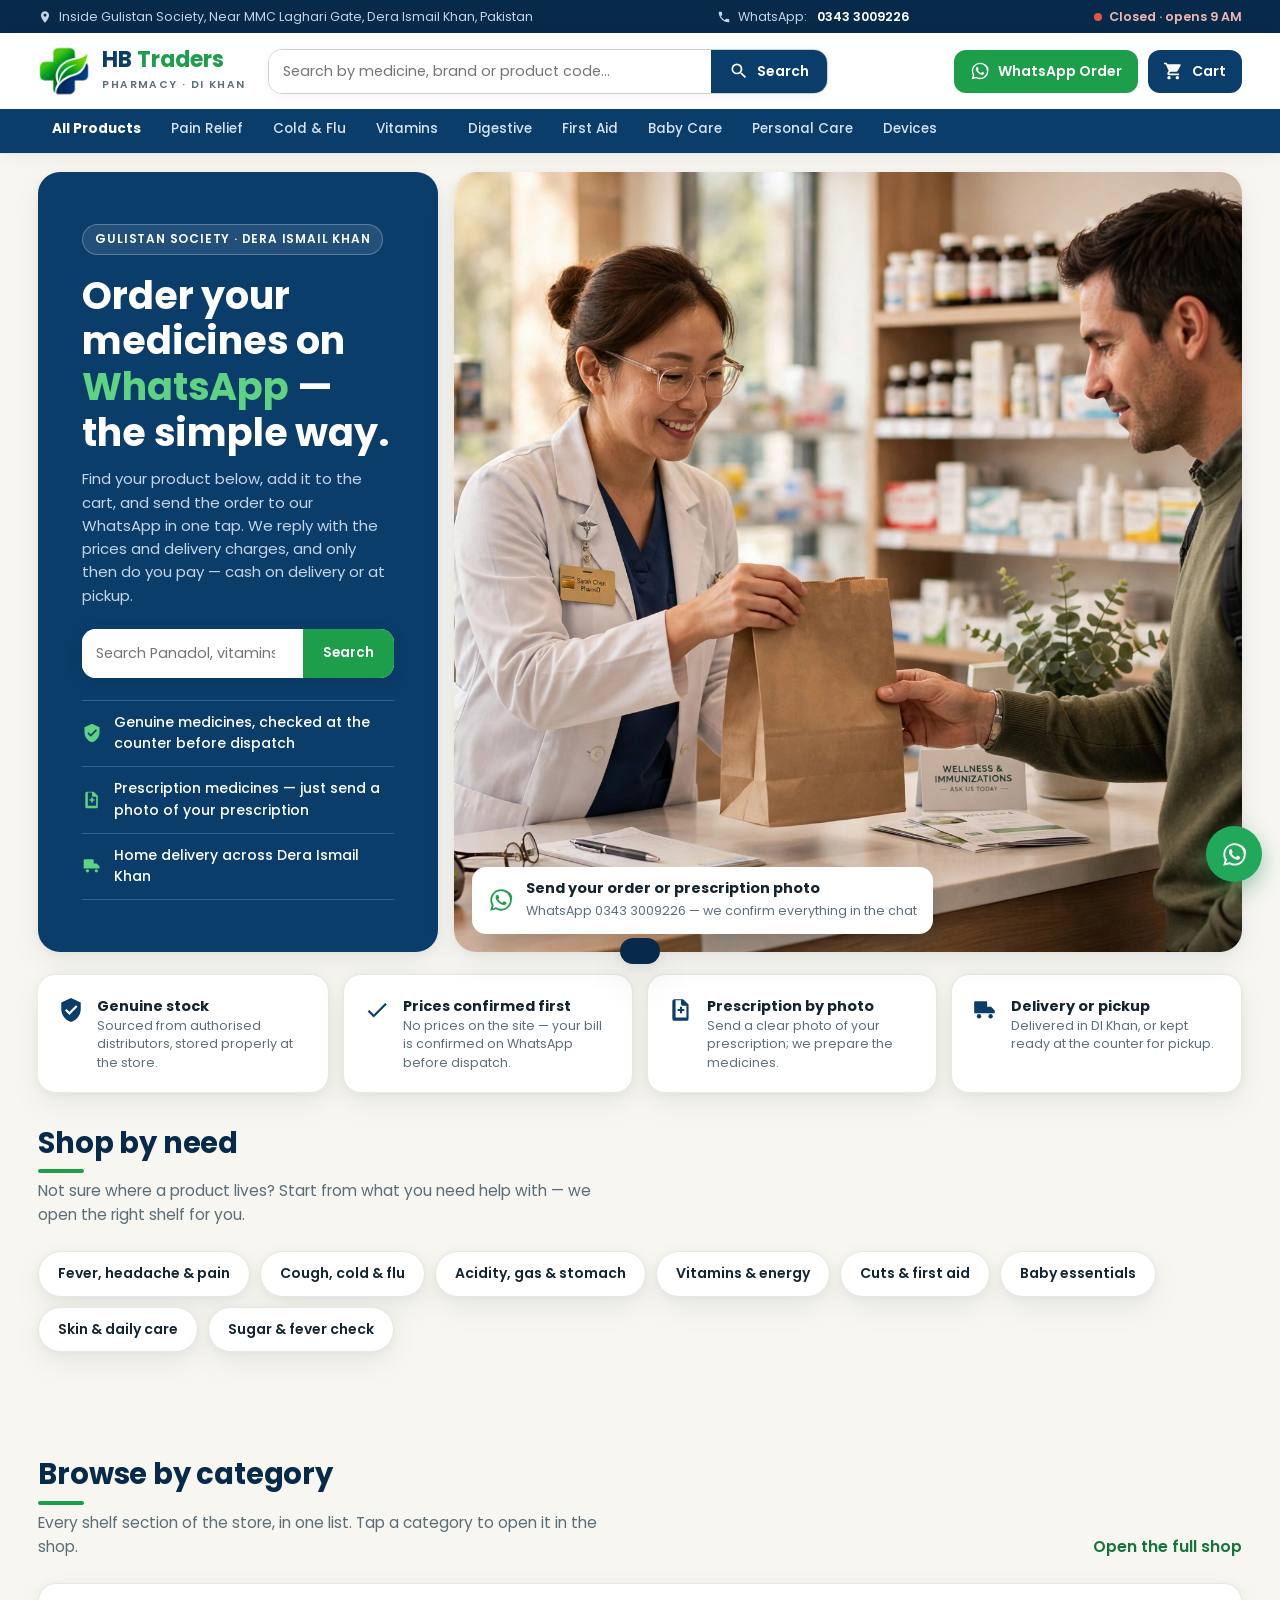
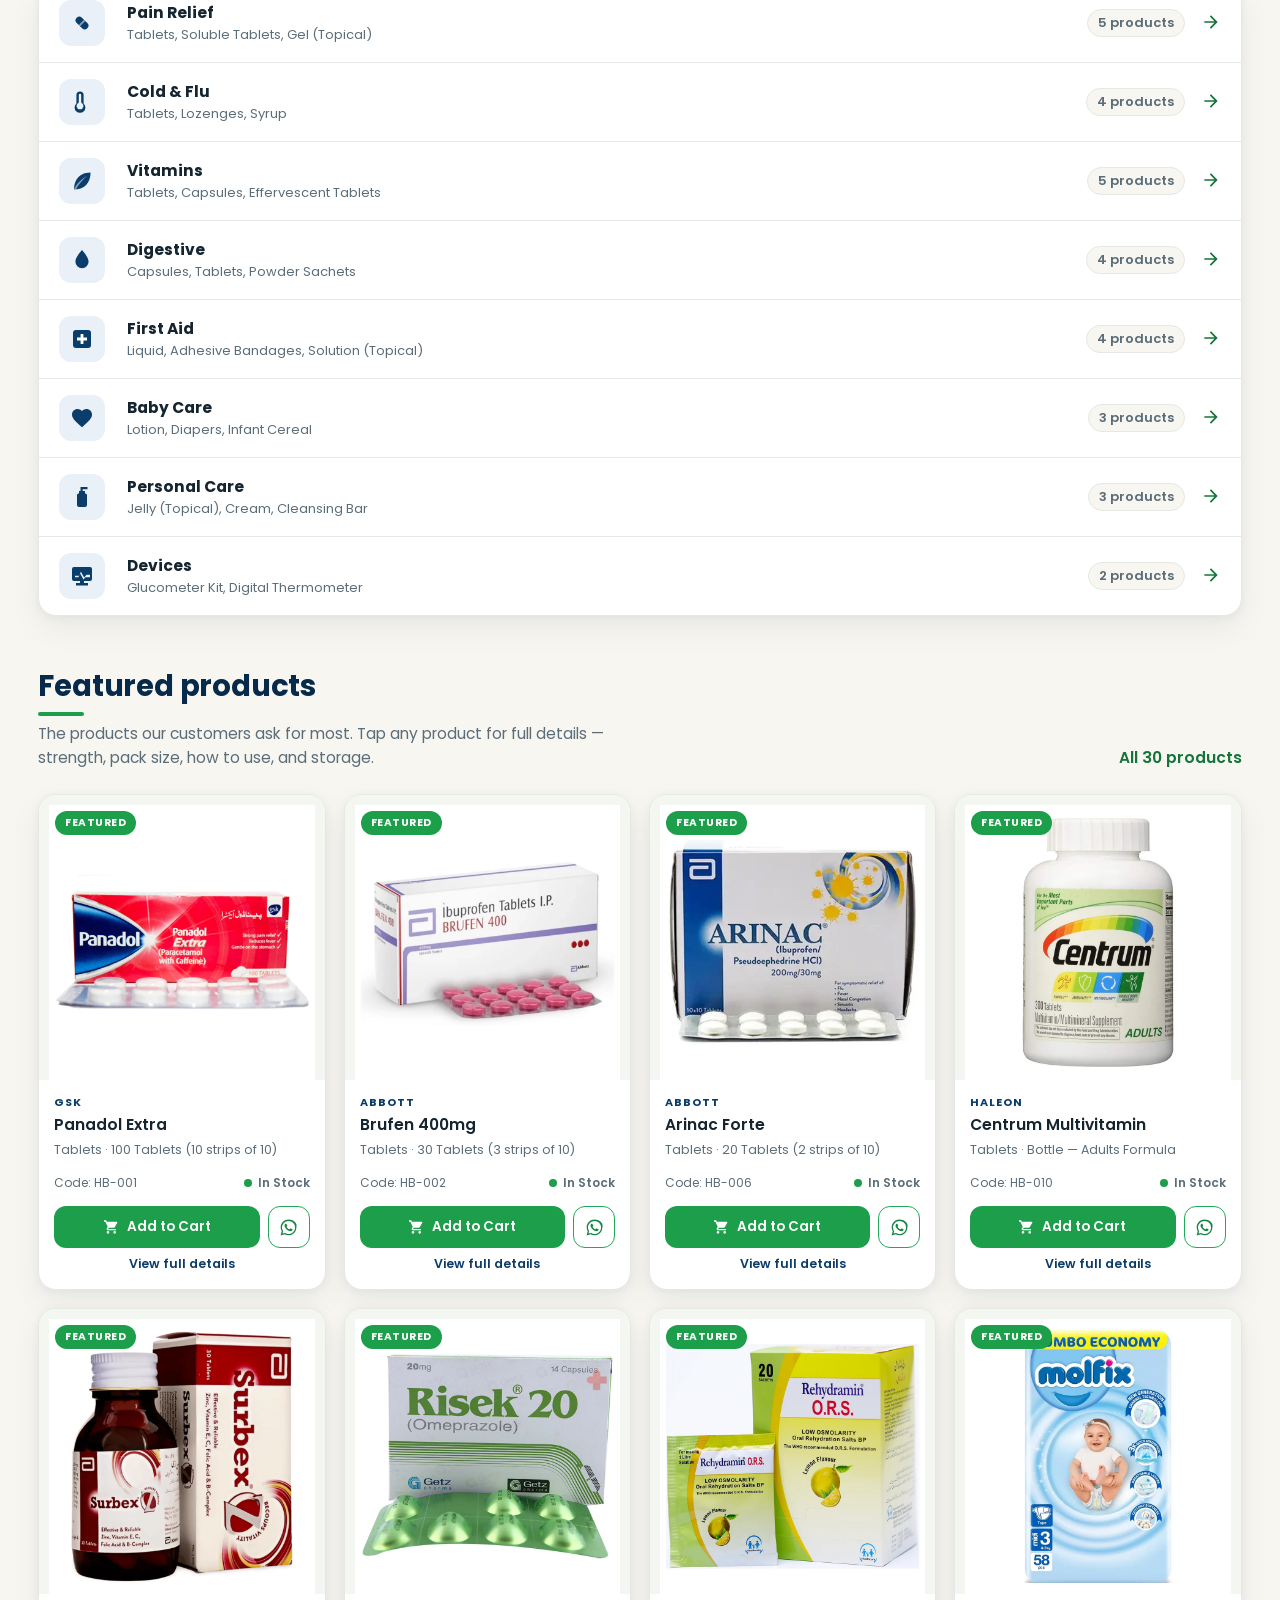
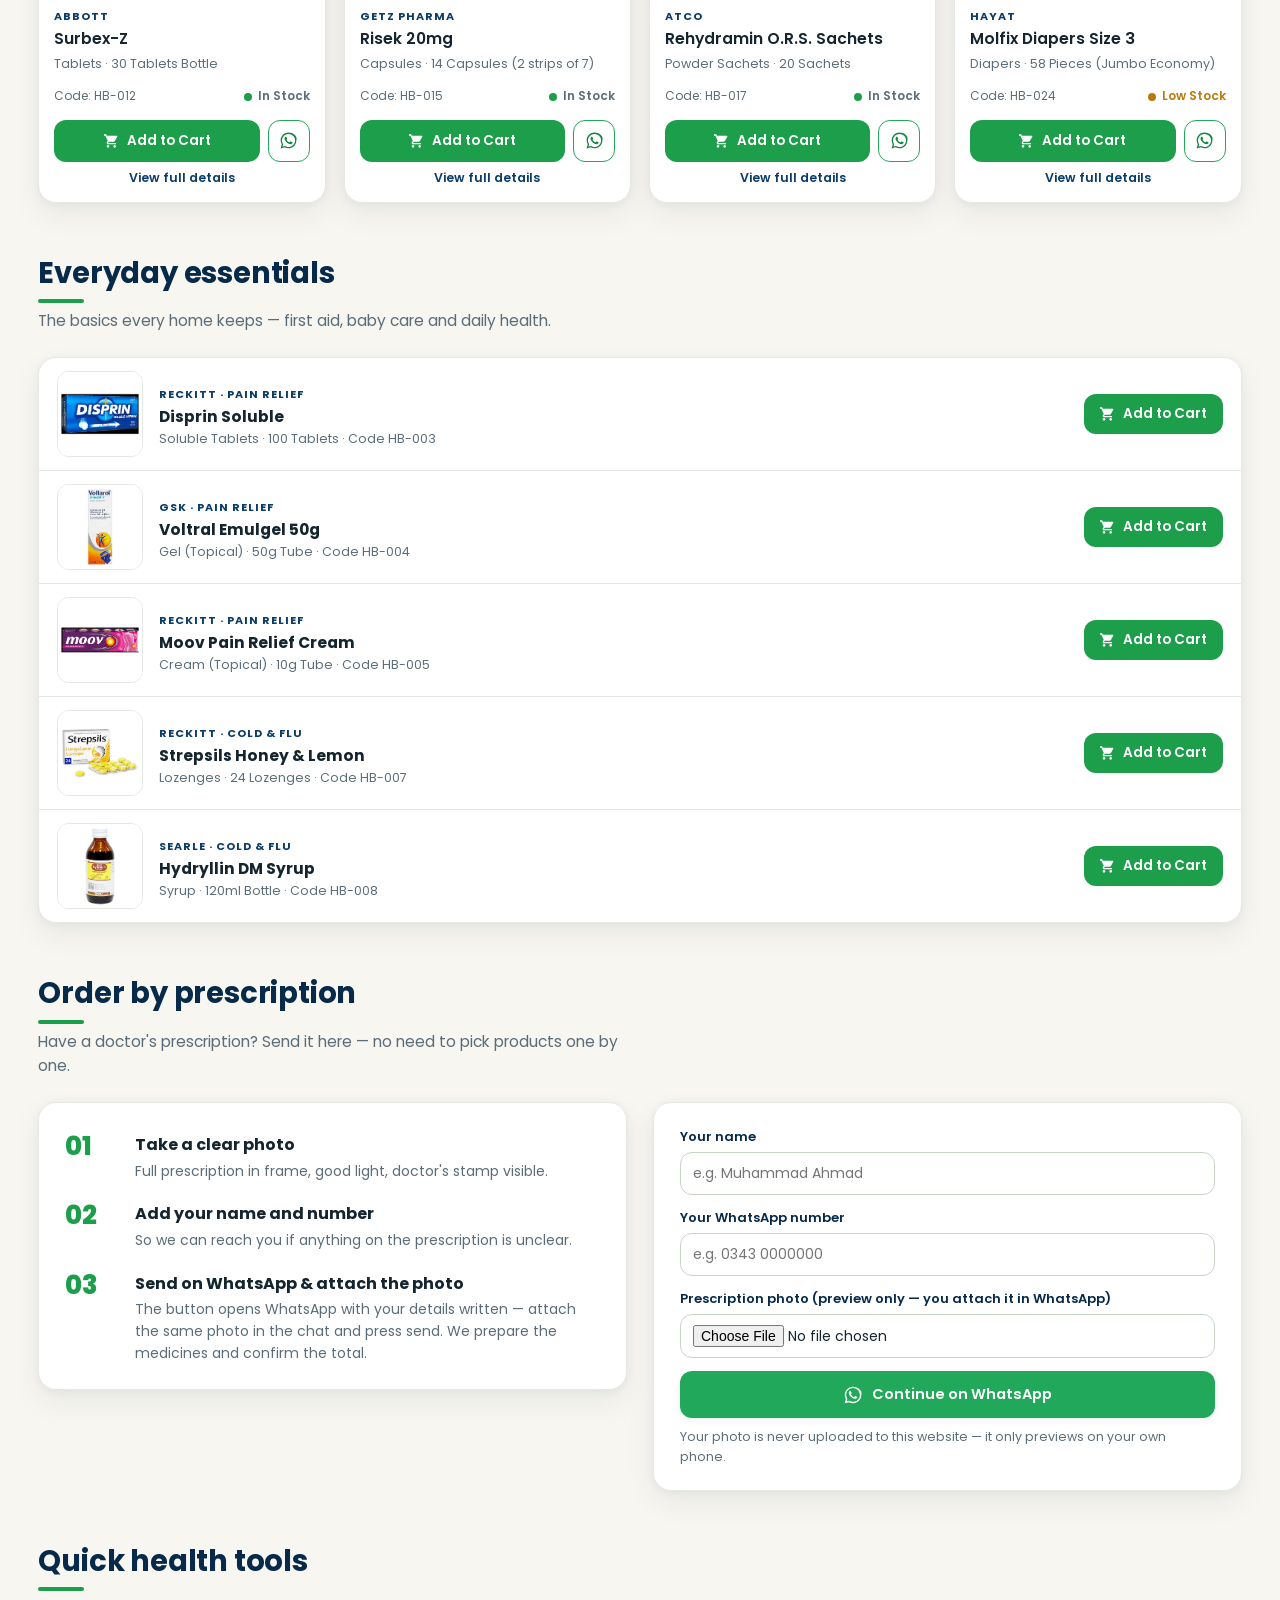
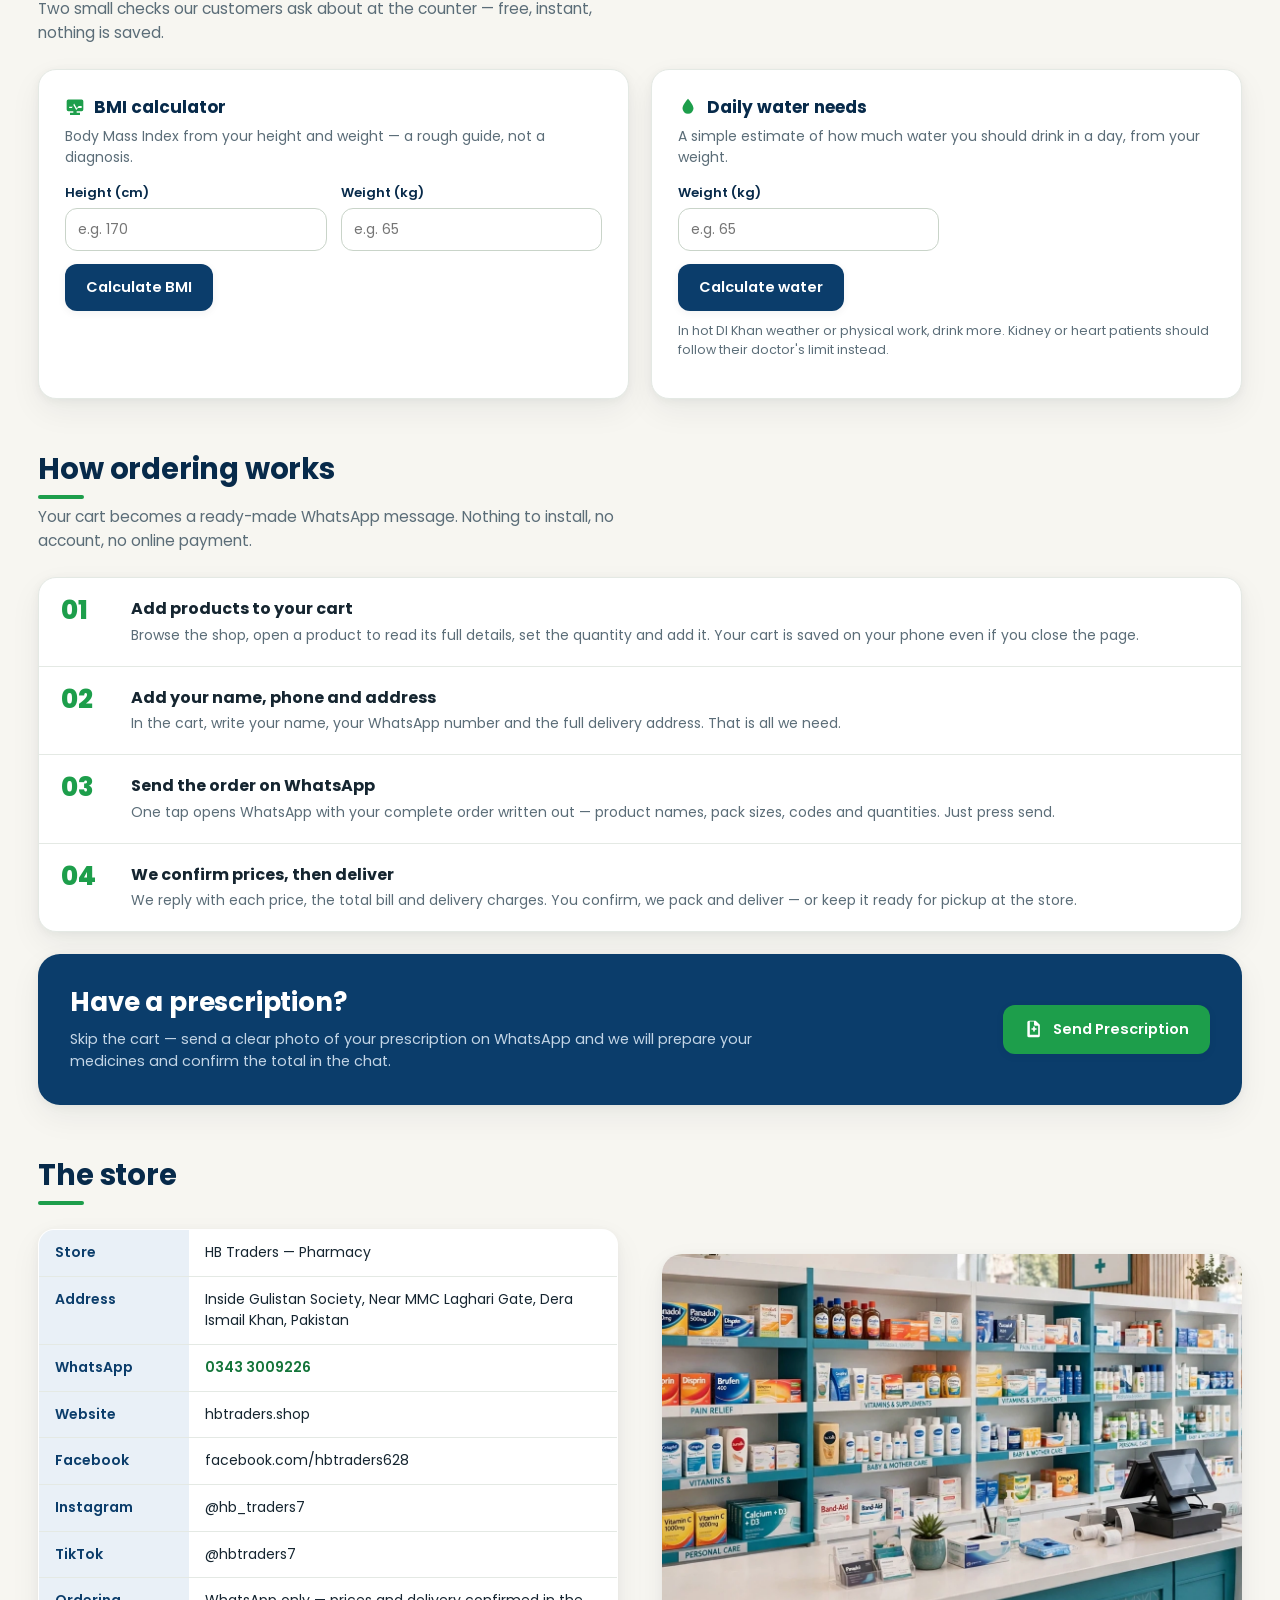
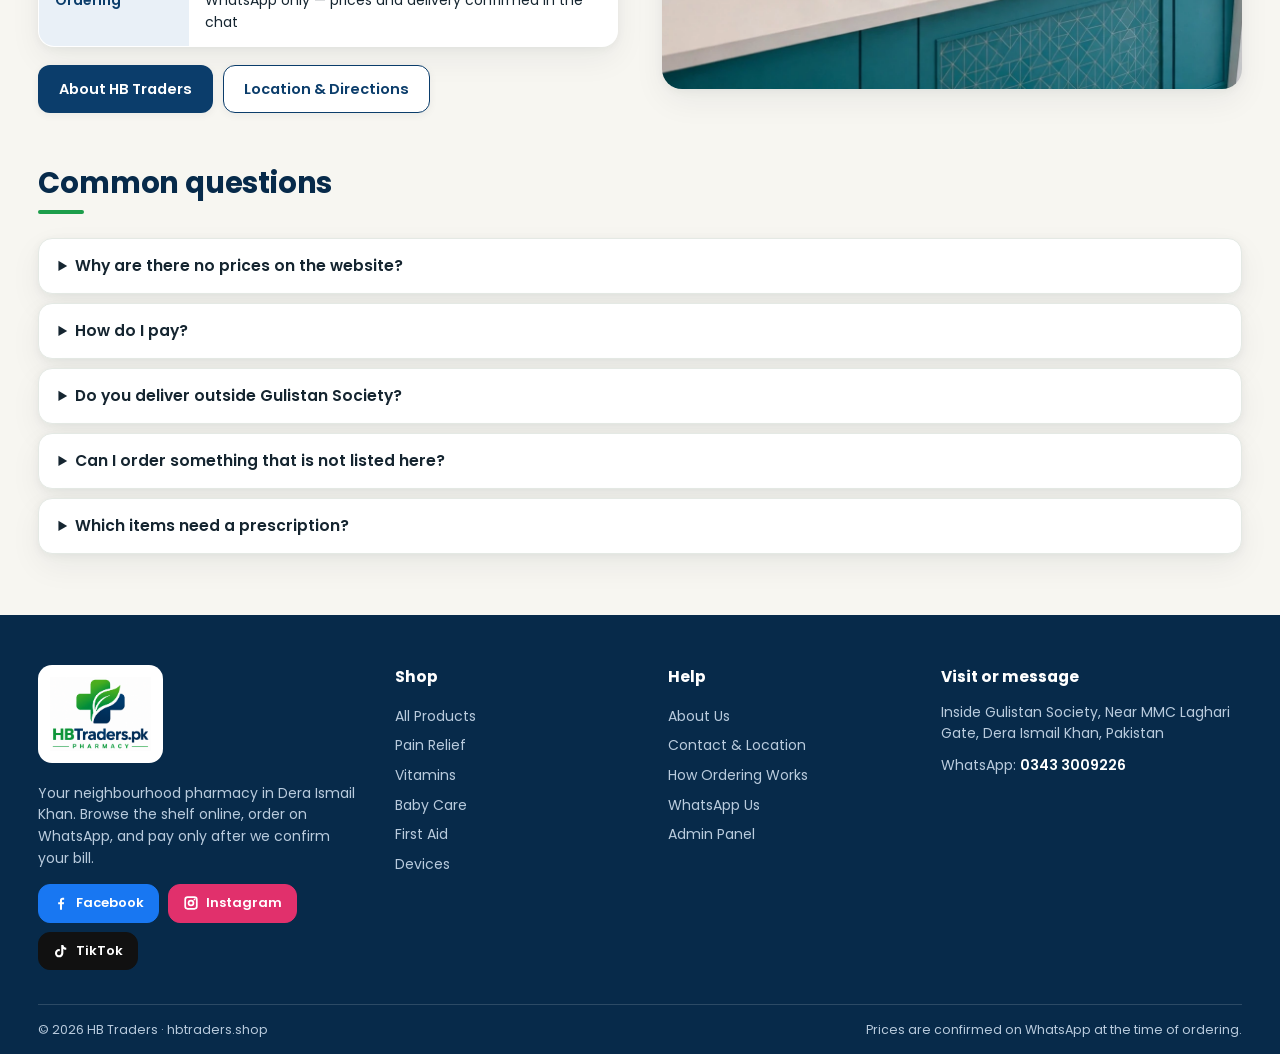
==== commit 431045d3: "Replace with updated v2 ZIP (brand filter 'All brands' fix + maker's responsive round 2) — re-applie" ====
--- a/index.html
+++ b/index.html
@@ -2,7 +2,8 @@
 <html lang="en">
 <head>
 <meta charset="UTF-8">
-<meta name="viewport" content="width=device-width, initial-scale=1.0">
+<meta name="viewport" content="width=device-width, initial-scale=1.0, viewport-fit=cover">
+<meta name="theme-color" content="#072a4a">
 <title>HB Traders Pharmacy — Medicines on WhatsApp | Dera Ismail Khan</title>
 <meta name="description" content="HB Traders is a neighbourhood pharmacy in Gulistan Society, Dera Ismail Khan. Browse medicines, vitamins, baby care and first aid, add to cart and order on WhatsApp — prices confirmed in the chat before you pay.">
 <link rel="canonical" href="https://hbtraders.shop/">
@@ -14,7 +15,7 @@
 <link rel="icon" href="assets/images/favicon.ico" sizes="any">
 <link rel="icon" type="image/png" sizes="192x192" href="assets/images/favicon-192.png">
 <link rel="apple-touch-icon" href="assets/images/apple-touch-icon.png">
-<link rel="stylesheet" href="assets/css/style.css">
+<link rel="stylesheet" href="assets/css/style.css?v=20261108r3">
 <script type="application/ld+json">
 {"@context":"https://schema.org","@type":"Pharmacy","name":"HB Traders","url":"https://hbtraders.shop/","telephone":"+92-343-3009226","logo":"https://hbtraders.shop/assets/images/logo-full.png","address":{"@type":"PostalAddress","streetAddress":"Inside Gulistan Society, Near MMC Laghari Gate","addressLocality":"Dera Ismail Khan","addressCountry":"PK"},"sameAs":["https://www.facebook.com/hbtraders628","https://www.instagram.com/hb_traders7","https://www.tiktok.com/@hbtraders7"]}
 </script>
--- a/assets/css/style.css
+++ b/assets/css/style.css
@@ -69,7 +69,7 @@
 /* ---------- Hero (store panel layout) ---------- */
 .hero{background:#fff;border-bottom:1px solid var(--line)}
 .hero .container{display:grid;grid-template-columns:400px 1fr;gap:0;padding:0;width:100%;max-width:none}
-.hero-panel{background:var(--navy);color:#fff;padding:52px 44px 52px max(3%,calc((100vw - 1280px)/2 + 12px))}
+.hero-panel{background:var(--navy);color:#fff;padding:52px 44px}
 .hero-panel .kicker{display:inline-flex;gap:8px;align-items:center;background:rgba(255,255,255,.1);border:1px solid rgba(255,255,255,.25);padding:5px 12px;border-radius:99px;font-size:12px;font-weight:600;letter-spacing:.8px;text-transform:uppercase}
 .hero-panel h1{font-size:clamp(27px,3.2vw,38px);line-height:1.2;font-weight:800;margin:18px 0 12px}
 .hero-panel h1 span{color:#5fd383}
@@ -576,3 +576,135 @@
 #toCheckout{background:var(--navy)}
 #toCheckout:hover{background:var(--navy-dark)}
 #cartStep2 .checkout-form{margin-top:2px}
+
+/* ---------- Responsive fix round 2 (headless-Chrome cross-check 2026-11-07) ---------- */
+/* tablet header was overcrowded: header search now hides at <=960px (shop/hero search still work) */
+@media(max-width:960px){
+  .header-search{display:none}
+  .header-in{gap:14px}
+  /* shop sidebar becomes a compact filter panel instead of a full-height card */
+  .sidebar{display:grid;grid-template-columns:1fr 1fr;gap:0 6px;padding-bottom:8px}
+  .sidebar>h3{grid-column:1/-1;padding-bottom:4px}
+  .side-cats{grid-column:1/-1;display:flex;overflow-x:auto;gap:8px;padding:2px 12px 12px;scrollbar-width:none}
+  .side-cats::-webkit-scrollbar{display:none}
+  .side-cats a{border:1px solid var(--line);border-radius:99px;padding:7px 13px;white-space:nowrap;margin:0;background:#fff}
+  .side-cats a .n{display:none}
+  .side-cats a.active{border-color:var(--green);background:var(--green-soft);color:var(--green-dark)}
+  .sidebar .side-block{border-top:0;padding:2px 10px 8px}
+  .sidebar .side-block:last-child{grid-column:1/-1}
+  .sidebar .side-block h3{padding:8px 4px 6px}
+  .sidebar .side-block p{font-size:13px}
+  .sidebar label{padding:6px 4px}
+  .sidebar select{margin:4px 0 8px;width:100%}
+}
+/* top strip: phone line was clipping at tablet widths — hide it earlier, tighten on phones */
+@media(max-width:860px){.topstrip .ts-hide{display:none}}
+.topstrip .ts{min-width:0}
+@media(max-width:760px){.topstrip{font-size:11.5px}.topstrip .container{padding:6px 0;gap:3px 10px}}
+/* kicker icon rendered as a white blob at small size — remove it */
+.hero-panel .kicker .ic{display:none}
+/* cart quantity stepper should hug its buttons, not stretch across the row */
+.ci-qty{width:max-content}
+/* long spec text must wrap inside tables; grid children must be allowed to shrink */
+.fact-table td,.spec-table td{overflow-wrap:anywhere}
+.cat-index a>*,.ess-row>*,.grid>*{min-width:0}
+.cat-index small{display:block;white-space:nowrap;overflow:hidden;text-overflow:ellipsis}
+/* phone product cards: code + stock stack instead of wrapping mid-word; buttons stay on one line */
+@media(max-width:760px){
+  .card .sku-row{flex-direction:column;align-items:flex-start;gap:4px}
+  .card-actions{gap:6px}
+  .card-actions .add-btn{white-space:nowrap;font-size:12.5px;padding:10px 3px}
+  .card-actions .wa-btn{width:38px;flex-shrink:0}
+}
+
+/* ---------- Responsive complement round 3 (2026-11-08, on top of round 2) ----------
+   Only the pieces round 2 does not cover; round-2 rules are left as they are:
+   - wide-screen hero fix (panel padding formula squeezed the 400px column
+     above ~1400px — fixed in the base .hero-panel rule above)
+   - popup/drawer use dvh + gesture safe areas; popup is a bottom sheet on phones
+   - admin stats/table on small screens; 16px form text stops phone focus-zoom */
+html{-webkit-text-size-adjust:100%}
+body{overflow-x:clip}
+@supports not (overflow:clip){body{overflow-x:hidden}}
+*{-webkit-tap-highlight-color:transparent}
+a,button,input,select,textarea,label{touch-action:manipulation}
+.modal{max-height:92dvh}
+.drawer{height:100dvh}
+.wa-float{bottom:calc(18px + env(safe-area-inset-bottom))}
+.drawer-foot{padding-bottom:calc(19px + env(safe-area-inset-bottom))}
+#toast{bottom:calc(26px + env(safe-area-inset-bottom))}
+.admin-table{min-width:640px}
+
+@media(max-width:760px){
+  section{padding:36px 0}
+  .mobile-nav a{padding:12px 4%;border-bottom:1px solid var(--line)}
+  .mobile-nav a:last-child{border-bottom:0}
+  .wa-head-btn,.cart-btn{min-height:44px}
+  .hero-search button{padding:0 14px}
+  input,select,textarea{font-size:16px}
+  .header-search input,.hero-search input{font-size:16px}
+  .card-actions .add-btn,.card-actions .wa-btn{min-height:44px}
+  .detail-link{display:block;padding:8px 0 2px}
+  /* product popup becomes a bottom sheet on phones */
+  .modal-wrap{padding:0;align-items:flex-end}
+  .modal{border-radius:20px 20px 0 0;max-height:94dvh;width:100%}
+  .qty-ctrl button{width:44px;height:48px}
+  .qty-row .add-btn{min-height:48px}
+  .toolbar .search-box{min-height:46px}
+  .toolbar select{min-height:46px}
+  .admin-card{padding:17px 15px}
+  .admin-actions .btn,.admin-actions .mini-btn{min-height:44px}
+  .bulk-bar select{flex:1 1 150px;min-height:42px}
+  .bulk-bar .mini-btn{min-height:42px}
+  .login-wrap{margin:34px auto;padding:24px 20px}
+}
+@media(max-width:480px){
+  .admin-stats{grid-template-columns:repeat(2,1fr);gap:10px}
+  .stat{padding:14px}
+  .stat b{font-size:23px}
+  .hero-photo{min-height:215px;height:215px}
+  .hero-photo .photo-tag{left:10px;right:10px;bottom:10px;max-width:none;padding:10px 12px}
+  .fact-table th{width:94px}
+  .fact-table th,.fact-table td{font-size:12.5px;padding:9px 10px}
+  .spec-table th{width:102px}
+  .spec-table th,.spec-table td{font-size:12.5px;padding:7px 9px}
+  .rx-band{padding:22px 18px}
+  .how-row{grid-template-columns:48px 1fr;padding:16px}
+  .how-row .num{font-size:22px}
+  .drawer{width:100vw;border-radius:0}
+  .checkout-form input,.checkout-form textarea{font-size:16px}
+  .field input,.field select,.field textarea{font-size:16px}
+}
+@media(max-width:360px){
+  .grid{gap:9px}
+  .card h3{font-size:14px}
+  .card .brand{font-size:10px}
+  .card .meta{font-size:11.5px}
+  .card-body{padding:10px}
+  .logo .lt b{font-size:17px}
+  .logo img{width:38px;height:38px}
+  .need-chips a{padding:8px 12px;font-size:13px}
+  .ess-row{grid-template-columns:52px 1fr;gap:11px}
+  .ess-row img{width:52px;height:52px}
+  .cat-index a{grid-template-columns:38px 1fr auto}
+  .cat-index .cic{width:38px;height:38px}
+}
+@media(max-width:960px) and (orientation:landscape) and (max-height:500px){
+  .hero-photo{min-height:190px;height:190px}
+  .modal-img img{max-height:170px}
+  .modal{max-height:96dvh}
+}
+
+/* ---------- Round 3b: small-phone overflow found in re-test (2026-11-08) ----------
+   The hero panel is a grid item: it would not shrink below the hero search
+   form's min-content (~375px), so on 320-360px phones the panel stuck out.
+   Header row was also ~6px too wide at 320px.                              */
+.hero .container>*{min-width:0}
+.hero-panel{min-width:0}
+.hero-search{min-width:0}
+@media(max-width:380px){
+  .header-in{gap:8px}
+  .logo{gap:7px}
+  .header-actions{gap:6px}
+  .wa-head-btn,.cart-btn{padding:9px 9px}
+}
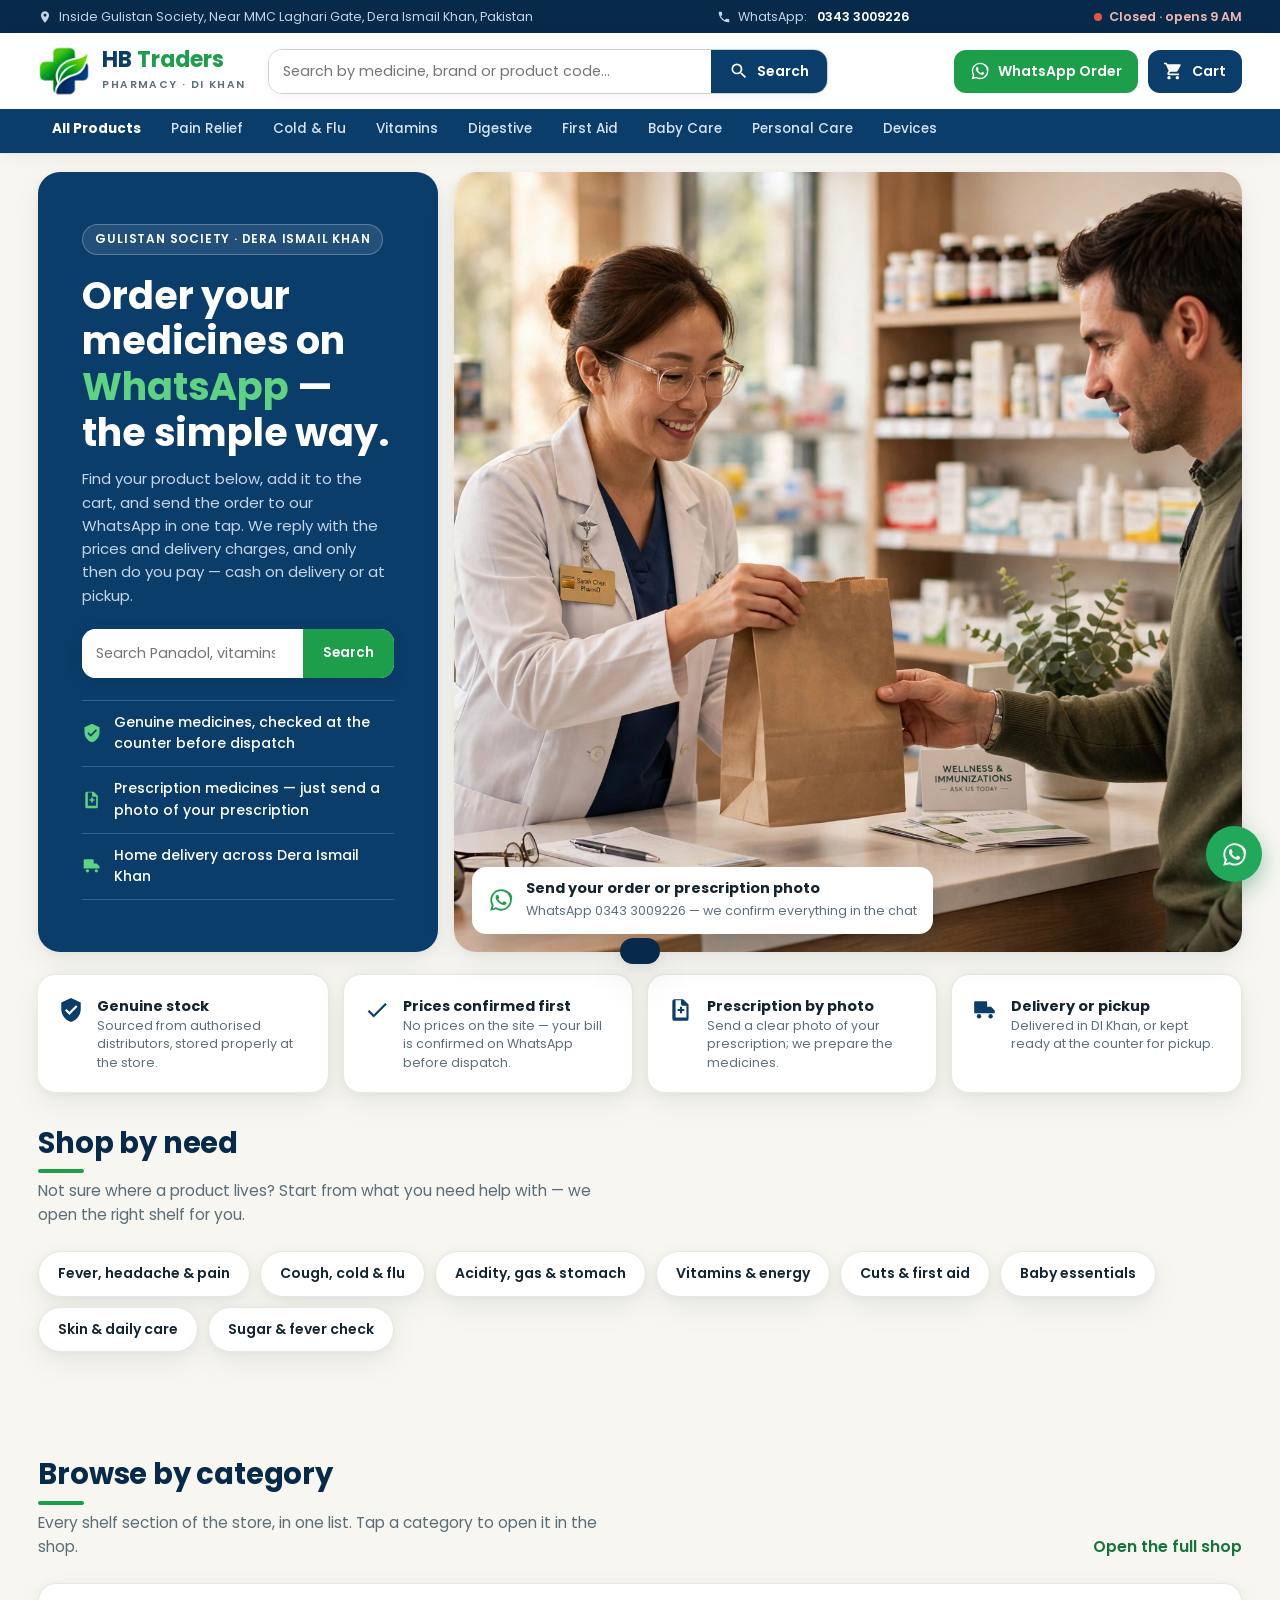
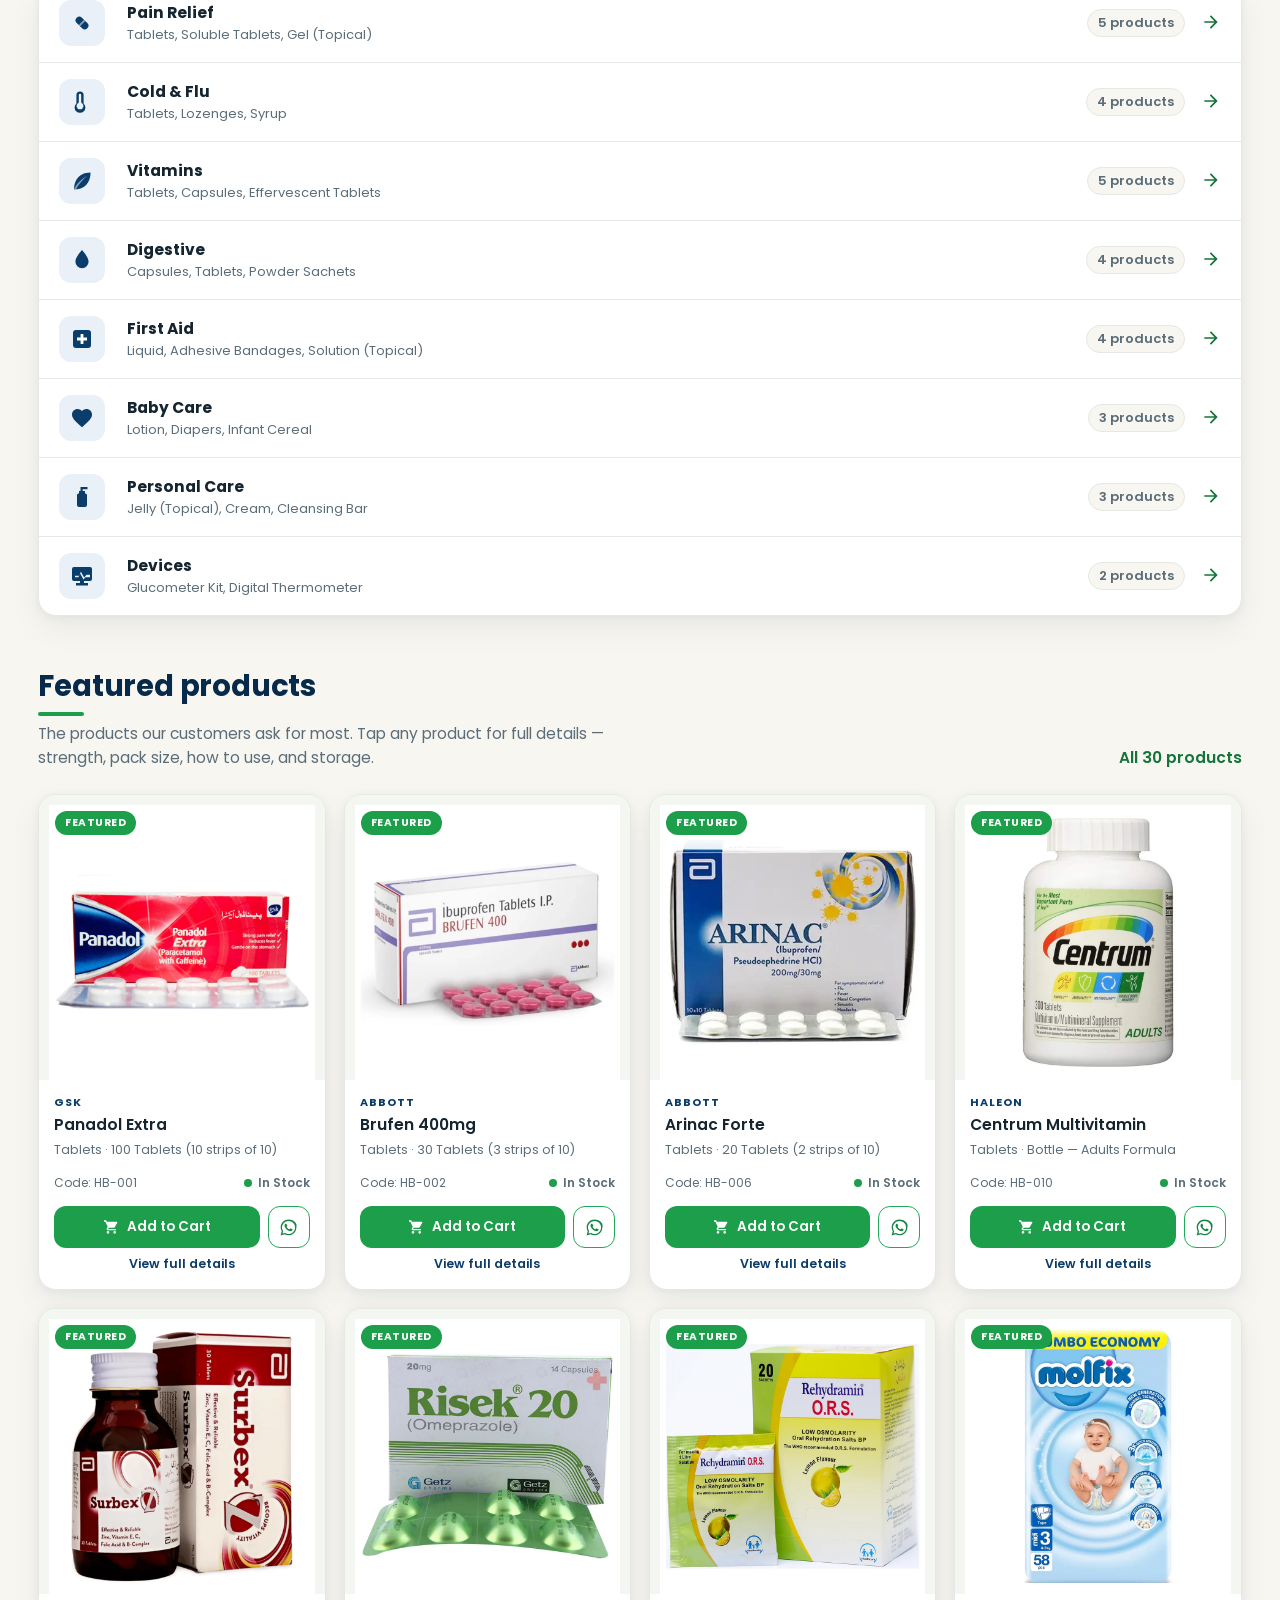
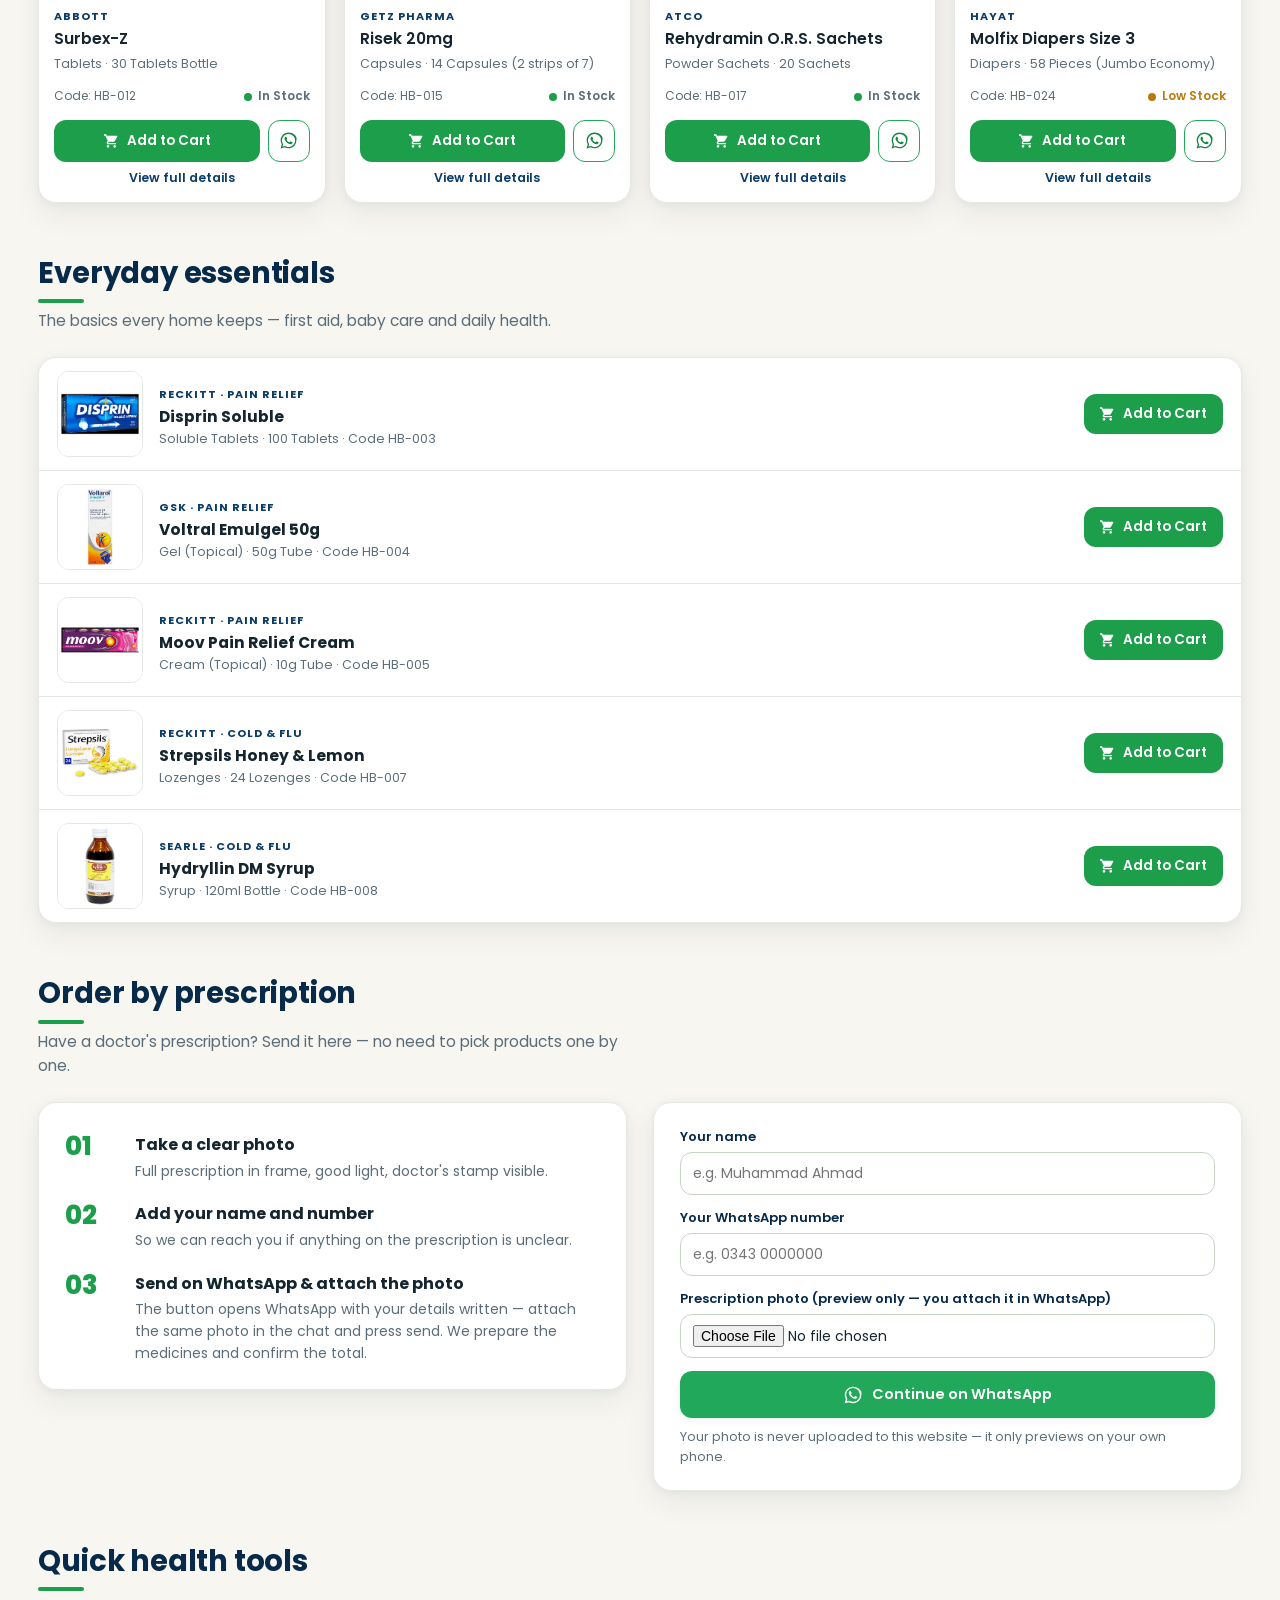
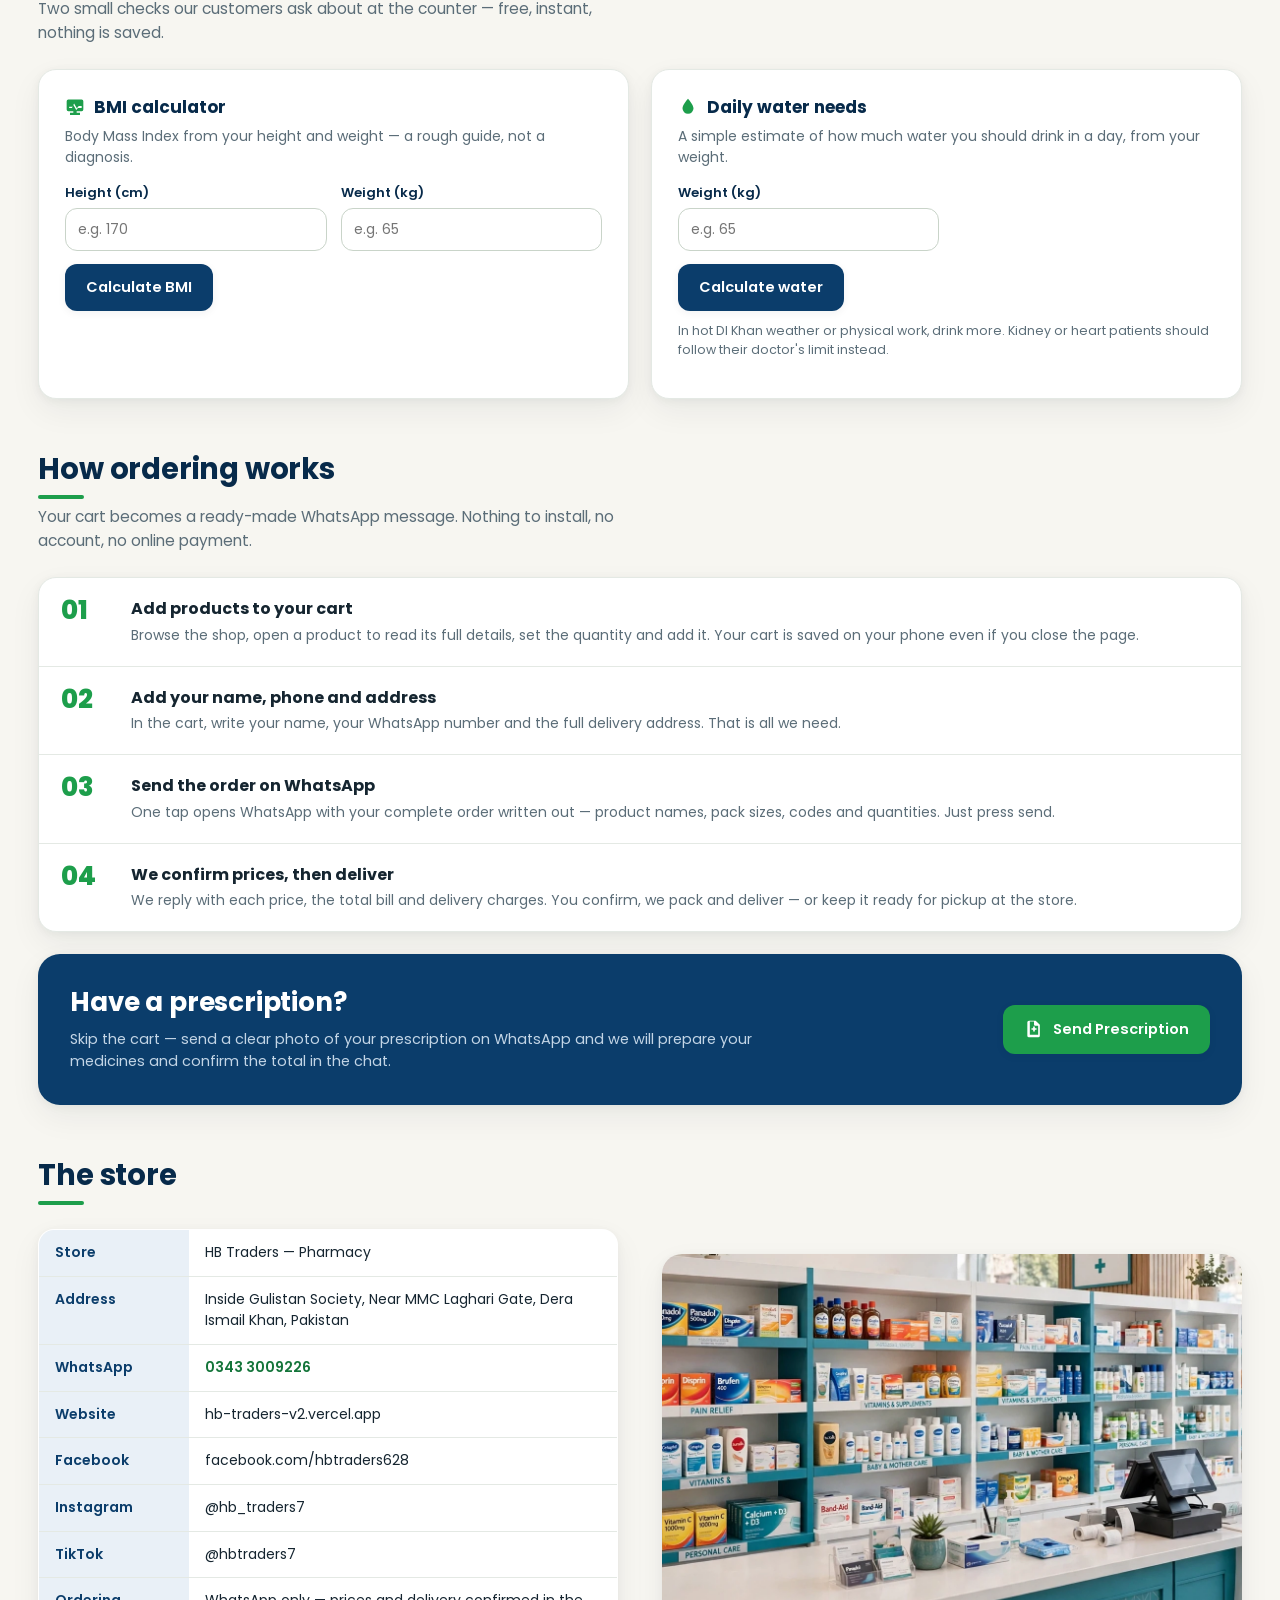
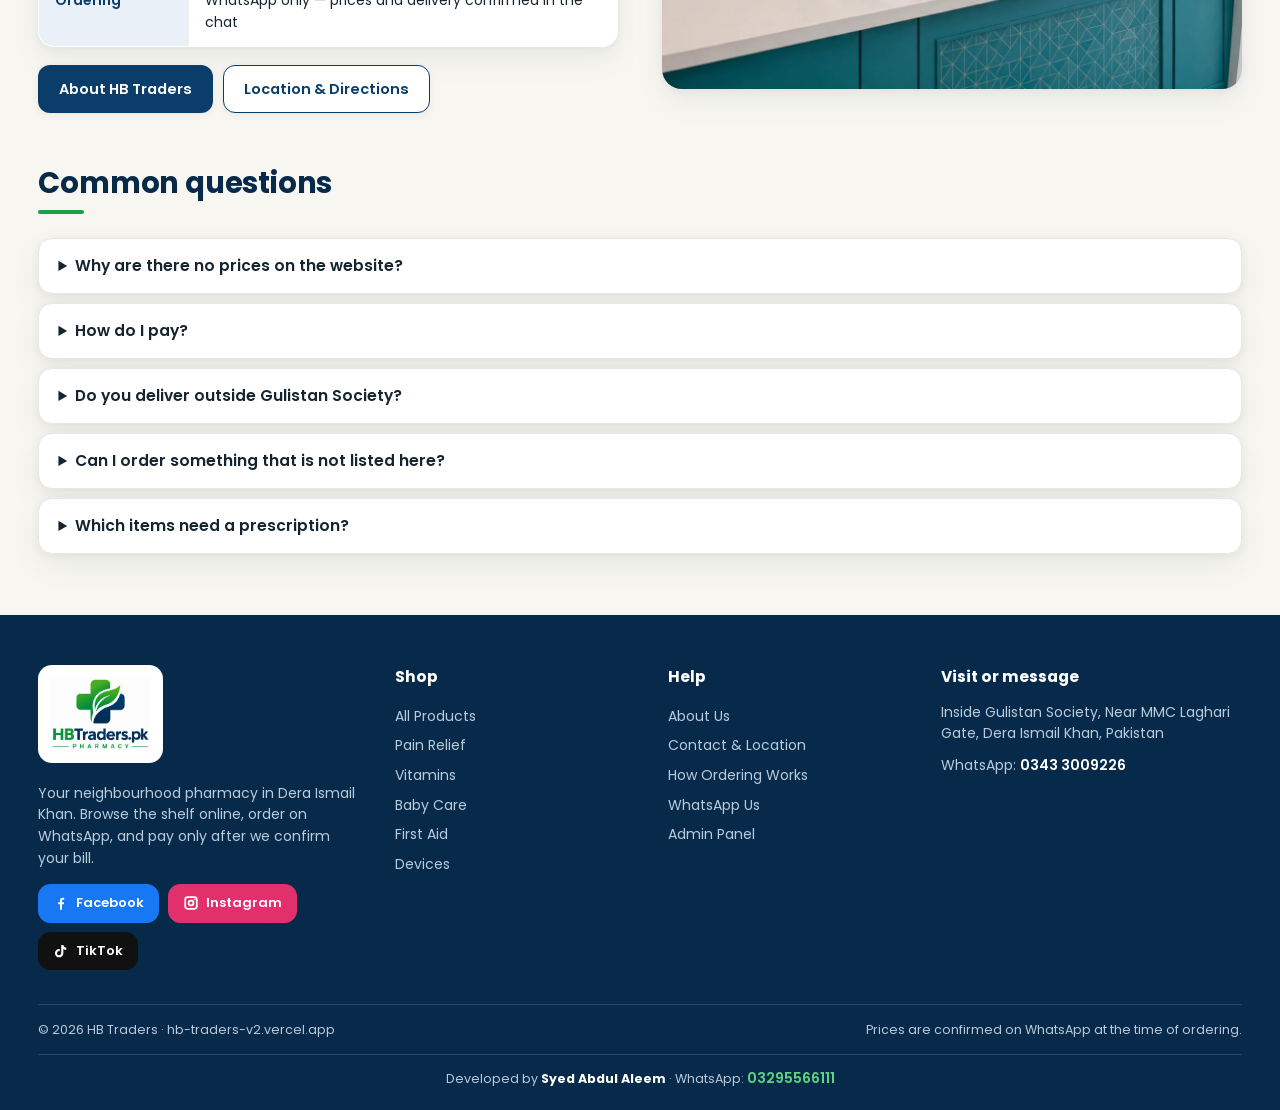
==== commit 81a04081: "Remove every hbtraders.shop mention (footers, Website rows, README now show hb-traders-v2.vercel.app" ====
--- a/index.html
+++ b/index.html
@@ -6,18 +6,18 @@
 <meta name="theme-color" content="#072a4a">
 <title>HB Traders Pharmacy — Medicines on WhatsApp | Dera Ismail Khan</title>
 <meta name="description" content="HB Traders is a neighbourhood pharmacy in Gulistan Society, Dera Ismail Khan. Browse medicines, vitamins, baby care and first aid, add to cart and order on WhatsApp — prices confirmed in the chat before you pay.">
-<link rel="canonical" href="https://hbtraders.shop/">
+<link rel="canonical" href="https://hb-traders-v2.vercel.app/">
 <meta property="og:title" content="HB Traders Pharmacy — Order Medicines on WhatsApp">
 <meta property="og:description" content="Browse the shelf online, add to cart, and send your order to our WhatsApp. Prices confirmed before payment.">
 <meta property="og:type" content="website">
-<meta property="og:url" content="https://hbtraders.shop/">
-<meta property="og:image" content="https://hbtraders.shop/assets/images/logo-full.png">
+<meta property="og:url" content="https://hb-traders-v2.vercel.app/">
+<meta property="og:image" content="https://hb-traders-v2.vercel.app/assets/images/logo-full.png">
 <link rel="icon" href="assets/images/favicon.ico" sizes="any">
 <link rel="icon" type="image/png" sizes="192x192" href="assets/images/favicon-192.png">
 <link rel="apple-touch-icon" href="assets/images/apple-touch-icon.png">
-<link rel="stylesheet" href="assets/css/style.css?v=20261108r3">
+<link rel="stylesheet" href="assets/css/style.css?v=20261108r4">
 <script type="application/ld+json">
-{"@context":"https://schema.org","@type":"Pharmacy","name":"HB Traders","url":"https://hbtraders.shop/","telephone":"+92-343-3009226","logo":"https://hbtraders.shop/assets/images/logo-full.png","address":{"@type":"PostalAddress","streetAddress":"Inside Gulistan Society, Near MMC Laghari Gate","addressLocality":"Dera Ismail Khan","addressCountry":"PK"},"sameAs":["https://www.facebook.com/hbtraders628","https://www.instagram.com/hb_traders7","https://www.tiktok.com/@hbtraders7"]}
+{"@context":"https://schema.org","@type":"Pharmacy","name":"HB Traders","url":"https://hb-traders-v2.vercel.app/","telephone":"+92-343-3009226","logo":"https://hb-traders-v2.vercel.app/assets/images/logo-full.png","address":{"@type":"PostalAddress","streetAddress":"Inside Gulistan Society, Near MMC Laghari Gate","addressLocality":"Dera Ismail Khan","addressCountry":"PK"},"sameAs":["https://www.facebook.com/hbtraders628","https://www.instagram.com/hb_traders7","https://www.tiktok.com/@hbtraders7"]}
 </script>
 </head>
 <body>
@@ -186,7 +186,7 @@
         <tr><th>Store</th><td>HB Traders — Pharmacy</td></tr>
         <tr><th>Address</th><td data-address>Inside Gulistan Society, Near MMC Laghari Gate, Dera Ismail Khan, Pakistan</td></tr>
         <tr><th>WhatsApp</th><td><a data-wa-plain href="https://wa.me/923433009226" target="_blank" rel="noopener" style="color:var(--green-dark);font-weight:600" data-phone-display>0343 3009226</a></td></tr>
-        <tr><th>Website</th><td>hbtraders.shop</td></tr>
+        <tr><th>Website</th><td>hb-traders-v2.vercel.app</td></tr>
         <tr><th>Facebook</th><td>facebook.com/hbtraders628</td></tr>
         <tr><th>Instagram</th><td>@hb_traders7</td></tr>
         <tr><th>TikTok</th><td>@hbtraders7</td></tr>
@@ -225,7 +225,8 @@
     <div><h4>Help</h4><a href="about.html">About Us</a><a href="contact.html">Contact &amp; Location</a><a href="index.html">How Ordering Works</a><a data-wa="Hello HB Traders!" href="https://wa.me/923433009226" target="_blank" rel="noopener">WhatsApp Us</a><a href="admin.html">Admin Panel</a></div>
     <div><h4>Visit or message</h4><p data-address>Inside Gulistan Society, Near MMC Laghari Gate, Dera Ismail Khan, Pakistan</p><p style="margin-top:10px">WhatsApp: <a data-wa-plain href="https://wa.me/923433009226" target="_blank" rel="noopener" style="display:inline;color:#fff;font-weight:600" data-phone-display>0343 3009226</a></p></div>
   </div>
-  <div class="footer-bottom"><span>© 2026 HB Traders · hbtraders.shop</span><span>Prices are confirmed on WhatsApp at the time of ordering.</span></div>
+  <div class="footer-bottom"><span>© 2026 HB Traders · hb-traders-v2.vercel.app</span><span>Prices are confirmed on WhatsApp at the time of ordering.</span></div>
+  <div class="dev-credit">Developed by <b>Syed Abdul Aleem</b> · WhatsApp: <a href="https://wa.me/923295566111" target="_blank" rel="noopener">03295566111</a></div>
 </div></footer>
 
 <a class="wa-float" data-wa="Hello HB Traders!" href="https://wa.me/923433009226" target="_blank" rel="noopener" aria-label="Chat on WhatsApp"><span class="ic"><svg><use href="#i-wa"/></svg></span></a>
--- a/assets/css/style.css
+++ b/assets/css/style.css
@@ -708,3 +708,12 @@
   .header-actions{gap:6px}
   .wa-head-btn,.cart-btn{padding:9px 9px}
 }
+
+/* ---------- Developer credit (Aleem's standard footer, added 2026-11-08) ---------- */
+.dev-credit{border-top:1px solid rgba(255,255,255,.15);padding:13px 0 20px;text-align:center;font-size:12.5px;color:#b9cbdd}
+.dev-credit b{color:#fff}
+.dev-credit a{color:#5fd383;font-weight:600;display:inline;padding:0}
+.dev-credit a:hover{color:#fff}
+.dev-credit-admin{text-align:center;color:var(--muted);font-size:12.5px;padding:4px 3% 26px;margin:0}
+.dev-credit-admin b{color:var(--navy-dark)}
+.dev-credit-admin a{color:var(--green-dark);font-weight:600}
